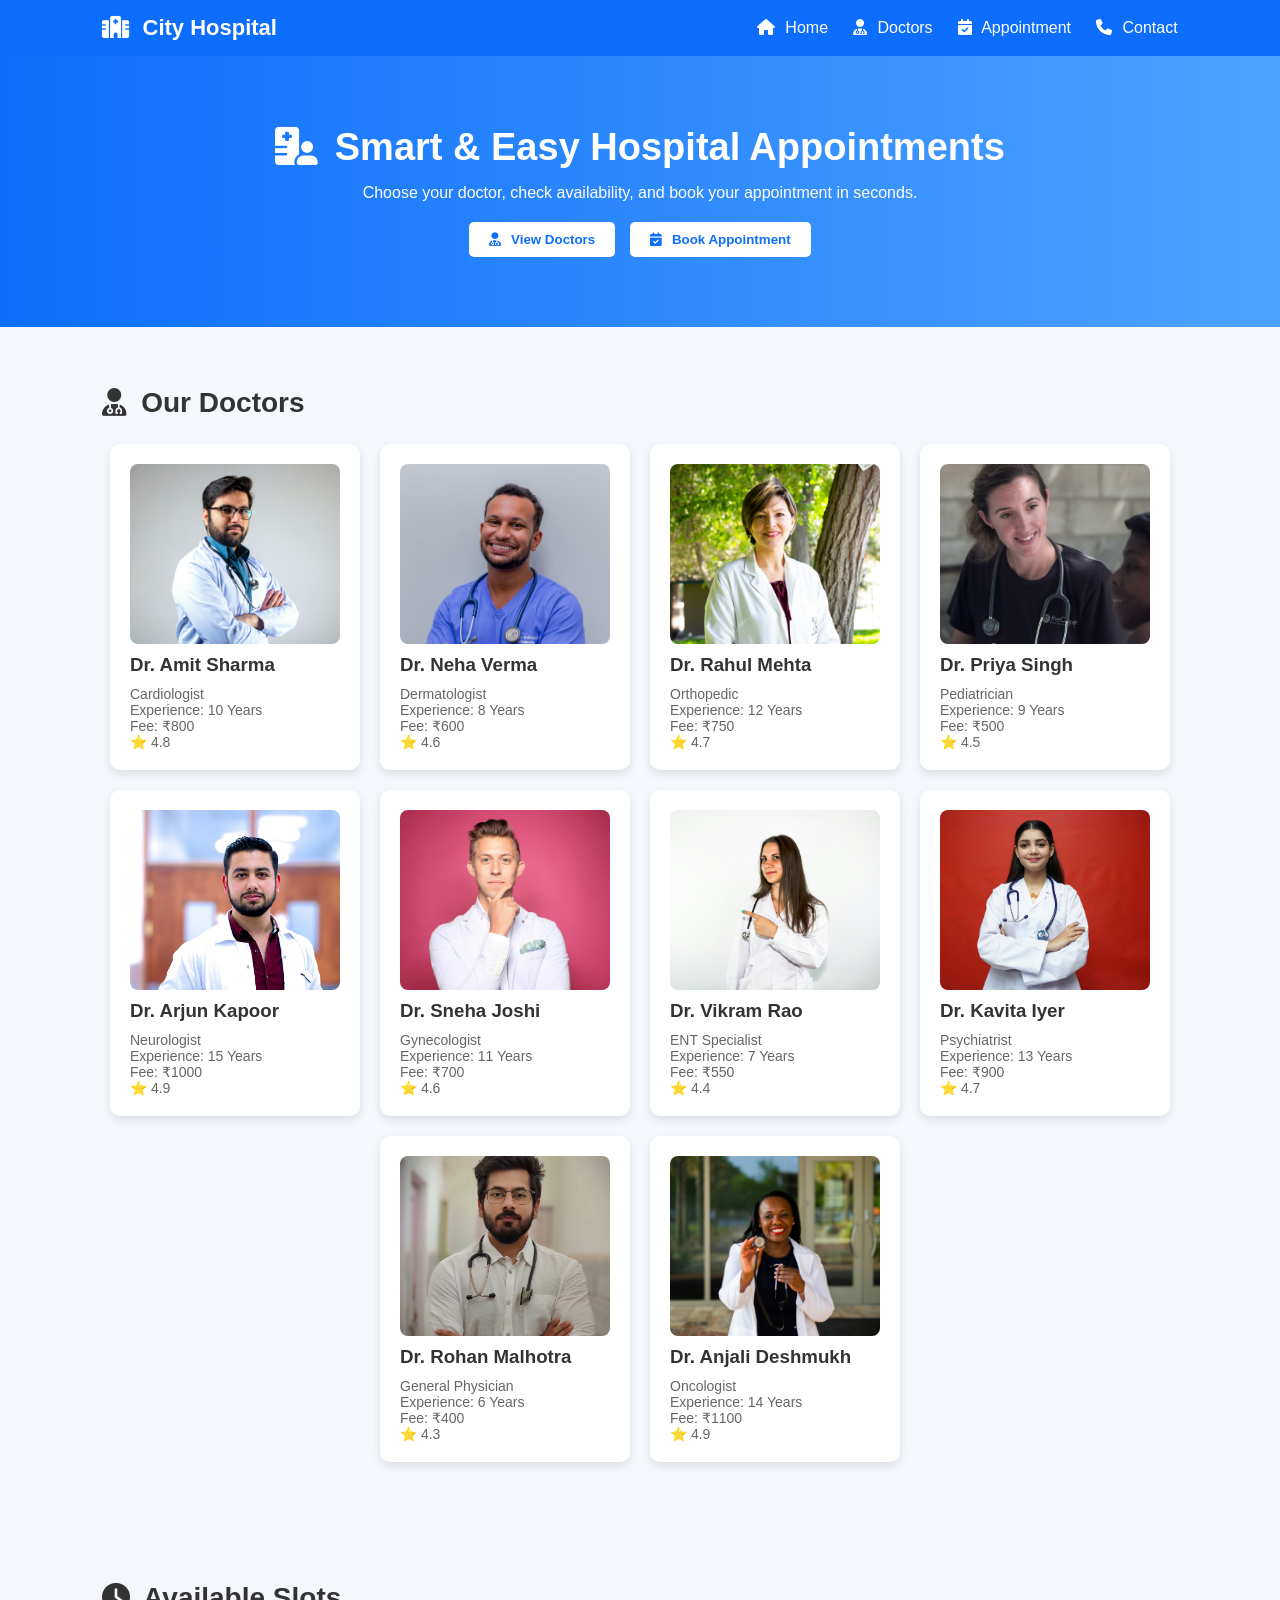
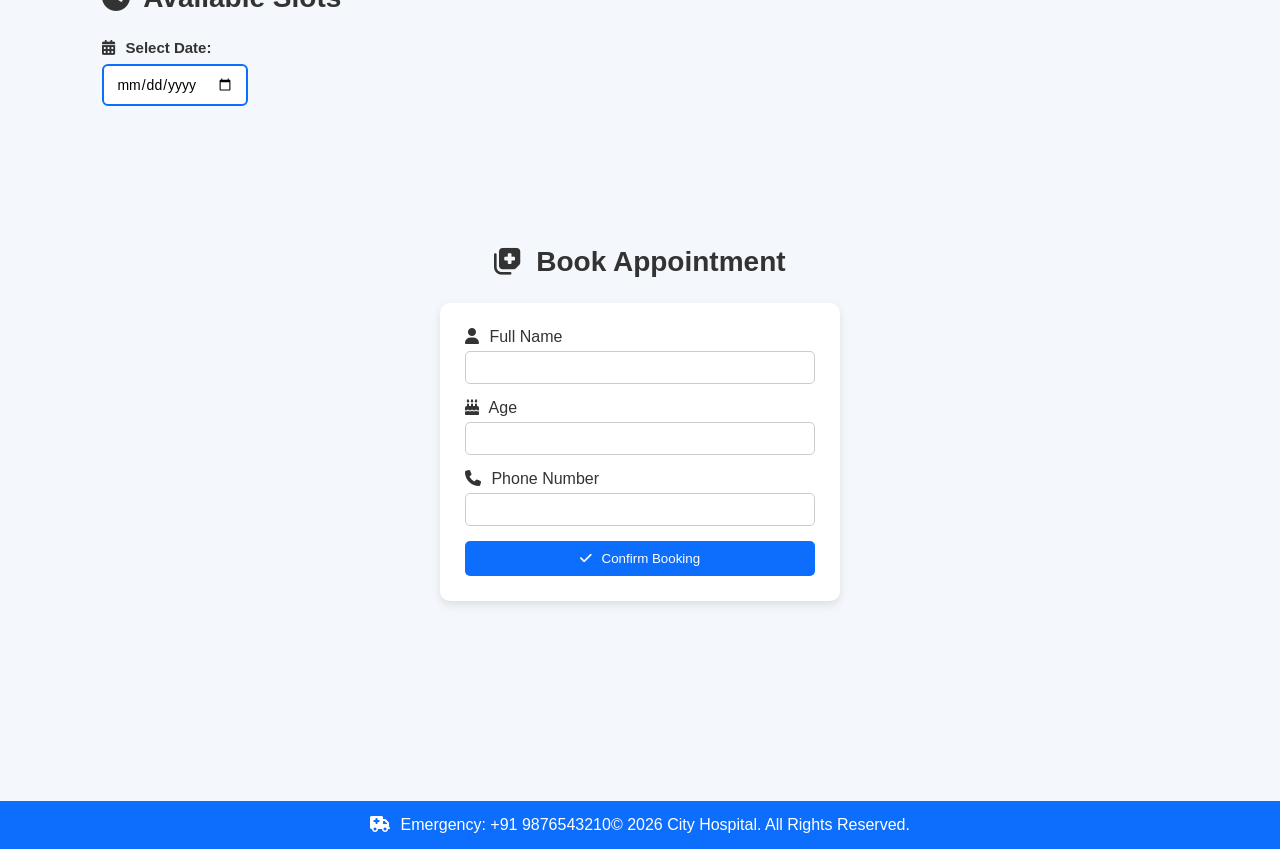
==== index.html @ 84c88f4f "Initial hospital management system with date-based booking" ====
<!DOCTYPE html>
<html lang="en">
<head>
    <meta charset="UTF-8">
    <title>Hospital Management System</title>
    <meta name="viewport" content="width=device-width, initial-scale=1.0">

    <!-- Font Awesome Icons -->
    <link rel="stylesheet" href="https://cdnjs.cloudflare.com/ajax/libs/font-awesome/6.5.1/css/all.min.css">

    <!-- CSS Files -->
    <link rel="stylesheet" href="css/style.css">
    <link rel="stylesheet" href="css/layout.css">
    <link rel="stylesheet" href="css/responsive.css">
</head>
<body>

    <!-- ================= NAVBAR ================= -->
    <header>
        <nav class="navbar">
            <div class="logo">
                <i class="fa-solid fa-hospital"></i> City Hospital
            </div>
            <ul class="nav-links">
                <li>
                    <a href="#">
                        <i class="fa-solid fa-house"></i> Home
                    </a>
                </li>
                <li>
                    <a href="#doctors">
                        <i class="fa-solid fa-user-doctor"></i> Doctors
                    </a>
                </li>
                <li>
                    <a href="#appointment">
                        <i class="fa-solid fa-calendar-check"></i> Appointment
                    </a>
                </li>
                <li>
                    <a href="#contact">
                        <i class="fa-solid fa-phone"></i> Contact
                    </a>
                </li>
            </ul>
        </nav>
    </header>


    <!-- ================= HERO SECTION ================= -->
<section class="hero">
    <div class="hero-content">
        
        <h1>
            <i class="fa-solid fa-hospital-user"></i>
            Smart & Easy Hospital Appointments
        </h1>

        <p>
            Choose your doctor, check availability, and book your appointment in seconds.
        </p>

        <div class="hero-buttons">
            <button id="scrollToDoctors" class="primary-btn">
                <i class="fa-solid fa-user-doctor"></i>
                View Doctors
            </button>

            <button id="scrollToAppointment" class="secondary-btn">
                <i class="fa-solid fa-calendar-check"></i>
                Book Appointment
            </button>
        </div>

    </div>
</section>


    <!-- ================= DOCTORS SECTION ================= -->
    <section id="doctors" class="doctors-section">
        <h2>
            <i class="fa-solid fa-user-doctor"></i>
            Our Doctors
        </h2>
        <div id="doctor-container">
            <!-- Doctors will be dynamically inserted here -->
        </div>
    </section>


    <!-- ================= SLOT SECTION ================= -->
    <section class="slots-section">
        <h2>
            <i class="fa-solid fa-clock"></i>
            Available Slots
        </h2>
         <!-- DATE PICKER -->
        <div class="date-picker">
            <label for="appointment-date">
                <i class="fa-solid fa-calendar-days"></i>
                Select Date:
            </label>
            <input type="date" id="appointment-date">
        </div>

        <div id="slot-container">
            <!-- Slots will appear here after selecting doctor -->
        </div>
    </section>


    <!-- ================= APPOINTMENT FORM ================= -->
    <section id="appointment" class="appointment-section">
        <h2>
            <i class="fa-solid fa-notes-medical"></i>
            Book Appointment
        </h2>

        <form id="appointment-form">

            <div class="form-group">
                <label for="patient-name">
                    <i class="fa-solid fa-user"></i> Full Name
                </label>
                <input type="text" id="patient-name" required>
            </div>

            <div class="form-group">
                <label for="patient-age">
                    <i class="fa-solid fa-cake-candles"></i> Age
                </label>
                <input type="number" id="patient-age" required>
            </div>

            <div class="form-group">
                <label for="patient-phone">
                    <i class="fa-solid fa-phone"></i> Phone Number
                </label>
                <input type="tel" id="patient-phone" required>
            </div>

            <!-- Hidden fields -->
            <input type="hidden" id="selected-doctor">
            <input type="hidden" id="selected-slot">

            <button type="submit">
                <i class="fa-solid fa-check"></i> Confirm Booking
            </button>
        </form>
    </section>


    <!-- ================= CONFIRMATION SECTION ================= -->
    <section class="confirmation-section">
        <div id="confirmation-message"></div>
    </section>


    <!-- ================= FOOTER ================= -->
    <footer id="contact">
        <p>
            <i class="fa-solid fa-truck-medical"></i>
            Emergency: +91 9876543210
        </p>
        <p>© 2026 City Hospital. All Rights Reserved.</p>
    </footer>


    <!-- JS Files -->
    <script src="js/data.js"></script>
    <script src="js/main.js"></script>
    

</body>
</html>
---- css/style.css ----
/* ================= RESET ================= */
* {
    margin: 0;
    padding: 0;
    box-sizing: border-box;
    font-family: Arial, Helvetica, sans-serif;
}
html{
    scroll-behavior: smooth;
}

/* ================= BODY ================= */
body {
    background-color: #f4f7fb;
    color: #333;
}

/* ================= NAVBAR DESIGN ================= */

header{
    position: sticky;
    top: 0;
    z-index: 9;
}
.navbar {
    background-color: #0d6efd;
    padding: 15px 8%;
    color: white;

  
}

.logo {
    font-size: 22px;
    font-weight: bold;
}

.nav-links {
    list-style: none;
    gap: 25px;
}

.nav-links a {
    text-decoration: none;
    color: white;
    font-weight: 500;
}

.nav-links a:hover {
    text-decoration: underline;
}

/* ================= HERO DESIGN ================= */
.hero {
    background: linear-gradient(to right, #0d6efd, #4da3ff);
    padding: 70px 20px;
    color: white;
    text-align: center;
}

.hero h1 {
    font-size: 38px;
    margin-bottom: 15px;
}

.hero p {
    margin-bottom: 20px;
}

.hero button {
    padding: 10px 20px;
    border: none;
    background: white;
    color: #0d6efd;
    font-weight: bold;
    border-radius: 5px;
    cursor: pointer;
}

.hero button:hover {
    background-color: #e6e6e6;
}
 .hero-buttons {
    margin-top: 20px;
    display: flex;
    gap: 15px;
    justify-content: center;
    flex-wrap: wrap;
}

.primary-btn {
    background-color: white;
    color: #0d6efd;
    padding: 10px 20px;
    border: none;
    border-radius: 5px;
    cursor: pointer;
    font-weight: 600;
}

.secondary-btn {
    background-color: transparent;
    border: 2px solid white;
    color: white;
    padding: 10px 20px;
    border-radius: 5px;
    cursor: pointer;
}

.primary-btn:hover {
    background-color: #e6e6e6;
}

.secondary-btn:hover {
    background-color: rgba(255,255,255,0.2);
}

/* ================= SECTION COMMON ================= */
section {
    padding: 60px 8%;
}

section h2 {
    margin-bottom: 25px;
    font-size: 28px;
}

/* ================= DOCTOR CARD ================= */
.doctor-card {
    background: white;
    padding: 20px;
    width: 250px;
    border-radius: 10px;
    box-shadow: 0 4px 10px rgba(0,0,0,0.1);
    cursor: pointer;
    transition: 0.3s ease;
}

.doctor-card:hover {
    transform: translateY(-6px);
}

.doctor-card h3 {
    margin-bottom: 10px;
}

.doctor-card p {
    font-size: 14px;
    color: #666;
}

.doctor-img {
    width: 100%;
    height: 180px;
    overflow: hidden;
    border-radius: 8px;
    margin-bottom: 10px;
}

.doctor-img img {
    width: 100%;
    height: 100%;
    object-fit:cover;
    object-position: top;
}

/* ================= DATE PICKER ================= */

.date-picker {
    margin: 20px 0;
    display: flex;
    flex-direction: column;
    gap: 8px;
    align-items: flex-start;
}

.date-picker label {
    font-weight: 600;
    color: #333;
    font-size: 15px;
}

.date-picker input[type="date"] {
    padding: 10px 12px;
    border: 2px solid #0d6efd;
    border-radius: 6px;
    font-size: 14px;
    outline: none;
    cursor: pointer;
    transition: 0.2s ease;
}

/* Hover effect */
.date-picker input[type="date"]:hover {
    border-color: #084298;
}

/* Focus effect */
.date-picker input[type="date"]:focus {
    box-shadow: 0 0 0 3px rgba(13,110,253,0.2);
}

/* Responsive */
@media (max-width: 600px) {
    .date-picker {
        width: 100%;
    }

    .date-picker input[type="date"] {
        width: 100%;
    }
}

/* ================= SLOT STYLE ================= */
.slot {
    padding: 10px 18px;
    background-color: #28a745;
    color: white;
    border-radius: 5px;
    cursor: pointer;
    transition: 0.3s ease;
}

.slot:hover {
    background-color: #218838;
}

.slot.booked {
    background-color: #dc3545;
    pointer-events: none;
}
.slot.booked {
    background-color: #dc3545;
    pointer-events: none;
    color: white;
}

/* ================= FORM DESIGN ================= */
form {
    background: white;
    padding: 25px;
    border-radius: 10px;
    box-shadow: 0 4px 10px rgba(0,0,0,0.1);
}

.form-group {
    margin-bottom: 15px;
}

form label {
    display: block;
    margin-bottom: 5px;
}

form input {
    width: 100%;
    padding: 8px;
    border-radius: 5px;
    border: 1px solid #ccc;
}

form button {
    width: 100%;
    padding: 10px;
    background-color: #0d6efd;
    color: white;
    border: none;
    border-radius: 5px;
    cursor: pointer;
}

form button:hover {
    background-color: #084298;
}

/* ================= CONFIRMATION ================= */
#confirmation-message {
    margin-top: 20px;
    font-weight: bold;
    color: green;
}
i {
  margin-right: 6px;
}

.slot.active {
    background-color: #0d6efd;  /* Blue */
    color: white;
}

.doctor-card.selected {
    border: 2px solid #0d6efd;
}

/* ================= FOOTER ================= */
footer {
    background-color: #0d6efd;
    color: white;
    padding: 15px;
    text-align: center;
}
---- css/layout.css ----
/* ================= NAVBAR LAYOUT ================= */
.navbar {
    display: flex;
    justify-content: space-between;
    align-items: center;
   position: sticky;
  top: 0;
}

.nav-links {
    display: flex;
}

/* ================= HERO CENTERING ================= */
.hero {
    display: flex;
    flex-direction: column;
    justify-content: center;
    align-items: center;
}

/* ================= DOCTOR LAYOUT ================= */
#doctor-container {
    display: flex;
    justify-content: center;
    align-items: stretch;
    flex-wrap: wrap;
    gap: 20px;
}

/* ================= SLOT LAYOUT ================= */
#slot-container {
    display: flex;
    justify-content: center;
    align-items: center;
    flex-wrap: wrap;
    gap: 15px;
}

/* ================= FORM CENTER ================= */
.appointment-section {
    display: flex;
    flex-direction: column;
    justify-content: center;
    align-items: center;
}

form {
    max-width: 400px;
    width: 100%;
}

/* ================= FOOTER ALIGNMENT ================= */
footer {
    display: flex;
    justify-content: center;
    align-items: center;
}
---- css/responsive.css ----
/* ================= TABLET ================= */
@media (max-width: 992px) {

    .hero h1 {
        font-size: 30px;
    }

    .doctor-card {
        width: 220px;
    }
}

/* ================= MOBILE ================= */
@media (max-width: 768px) {

    .navbar {
        flex-direction: column;
        gap: 10px;
    }

    .nav-links {
        flex-direction: column;
        align-items: center;
        gap: 10px;
    }

    section {
        padding: 40px 5%;
    }

    .doctor-card {
        width: 100%;
        max-width: 300px;
    }

    form {
        width: 100%;
    }
}

/* ================= SMALL MOBILE ================= */
@media (max-width: 480px) {

    .hero h1 {
        font-size: 24px;
    }

    .hero p {
        font-size: 14px;
    }

    .hero button {
        width: 100%;
    }
}
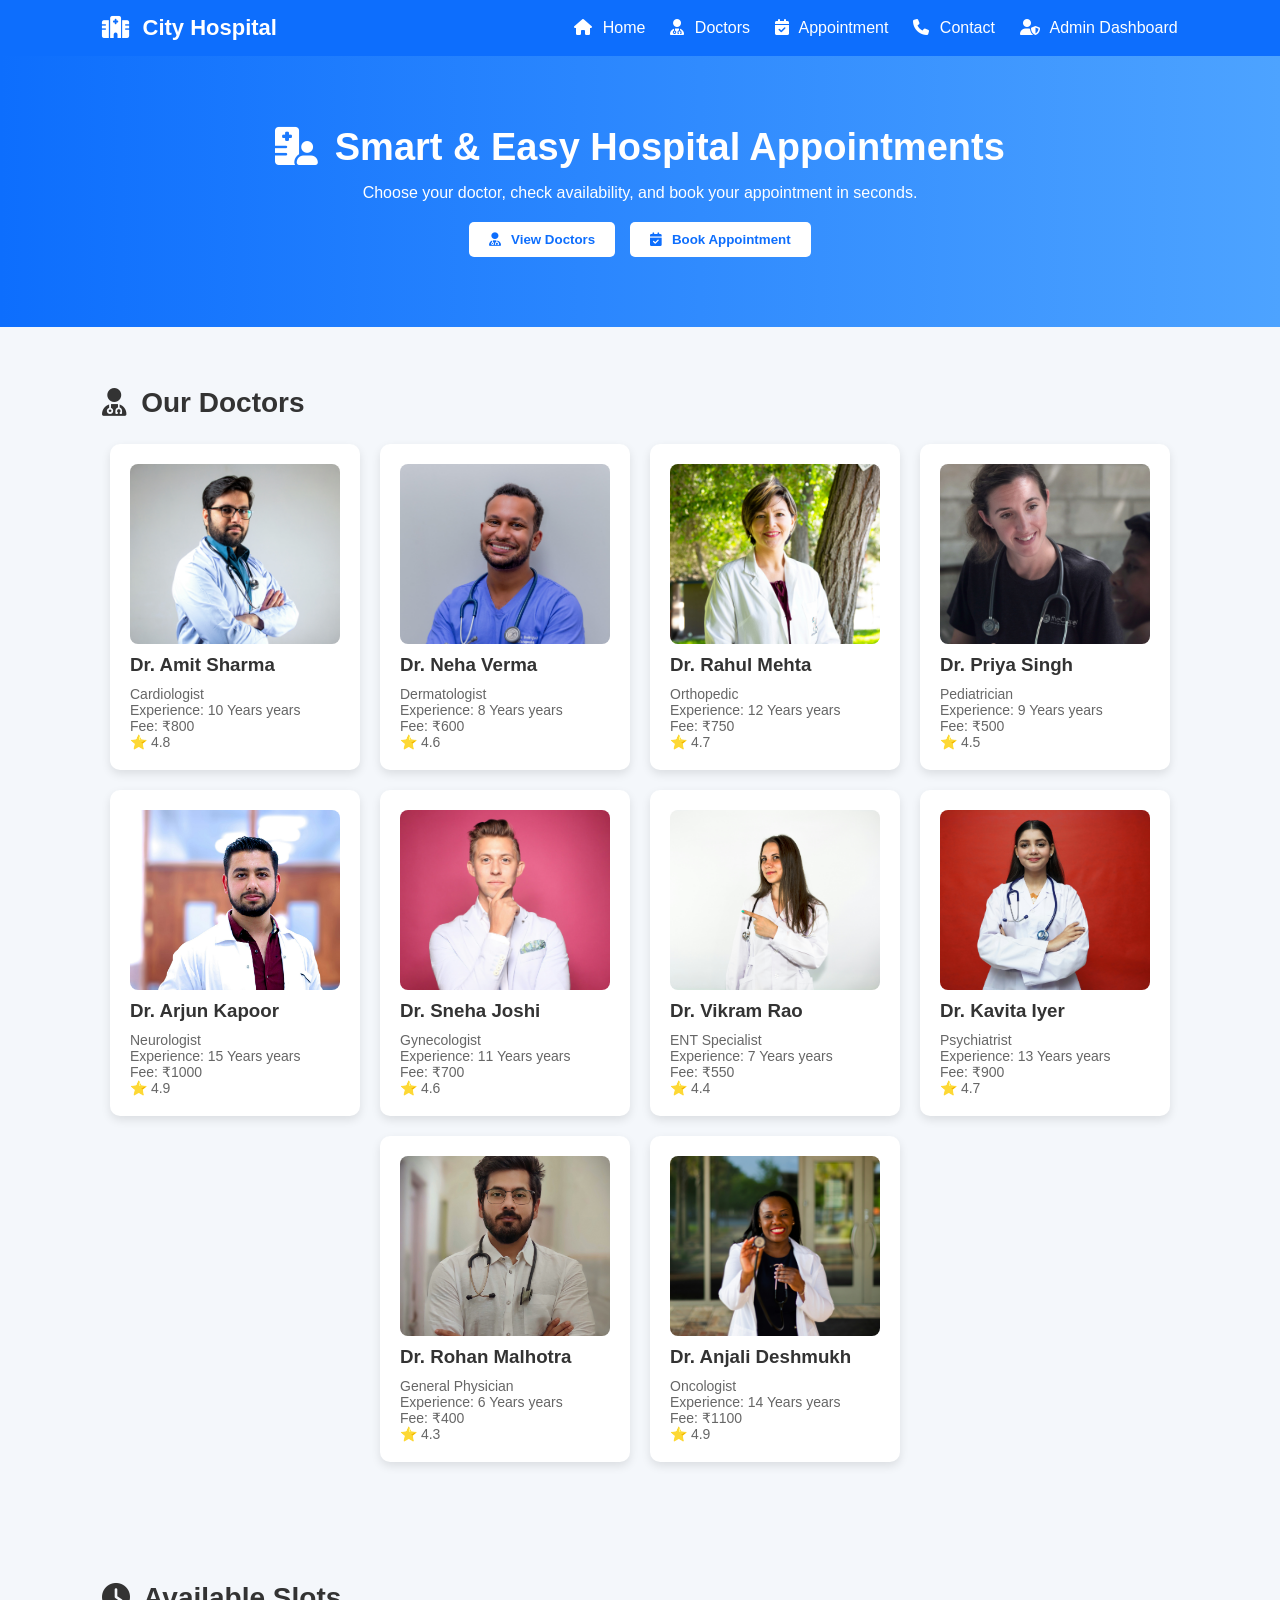
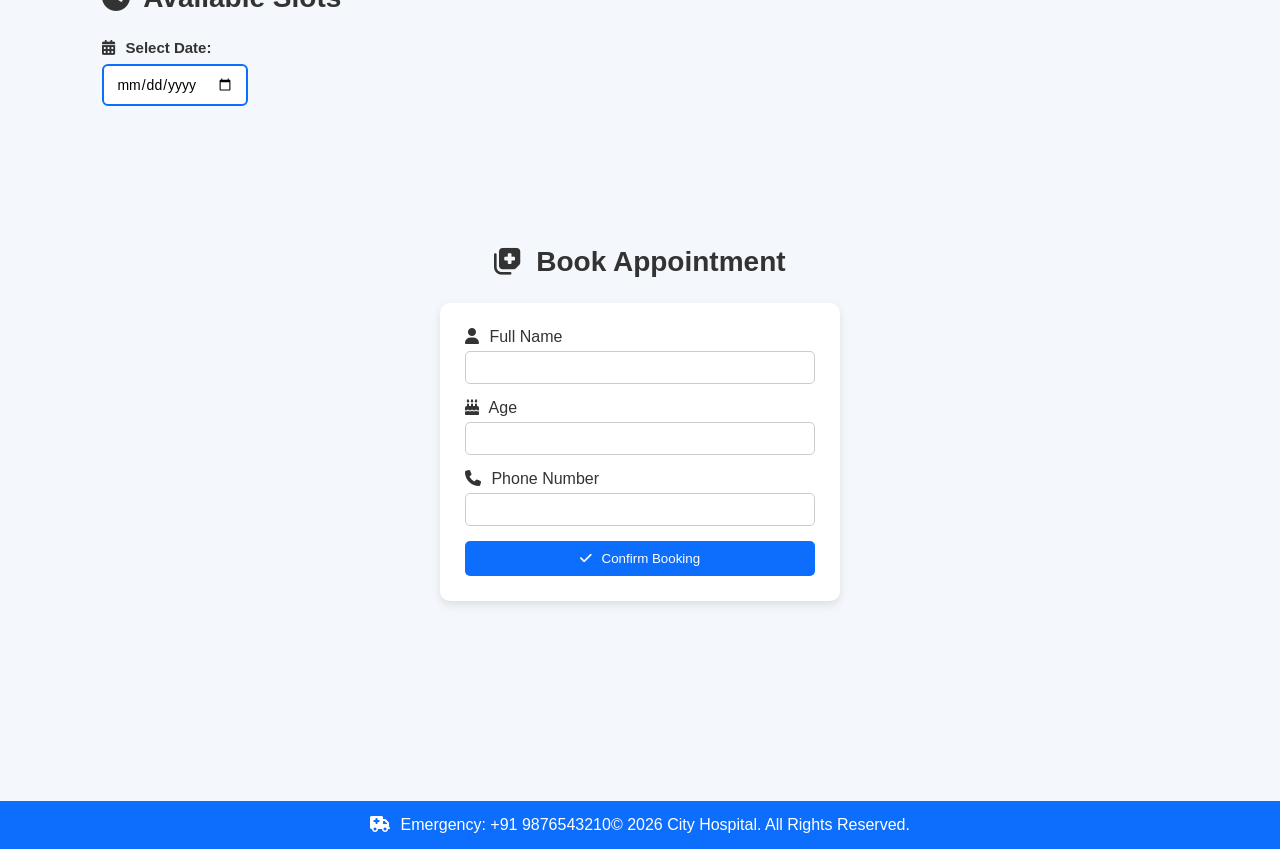
==== commit 49dea56d: "adding admin panel" ====
--- a/index.html
+++ b/index.html
@@ -40,6 +40,13 @@
                 <li>
                     <a href="#contact">
                         <i class="fa-solid fa-phone"></i> Contact
+                    </a>
+                </li>
+
+                <li>
+                    <a href="modal.html" id="admin-link" class="admin-link" target="_self">
+                    <i class="fa-solid fa-user-shield"></i>
+                    Admin Dashboard
                     </a>
                 </li>
             </ul>
--- a/css/style.css
+++ b/css/style.css
@@ -49,6 +49,14 @@
 .nav-links a:hover {
     text-decoration: underline;
 }
+
+.admin-link {
+    color: white;
+    text-decoration: none;
+    font-weight: 500;
+}
+
+
 
 /* ================= HERO DESIGN ================= */
 .hero {
@@ -298,4 +306,6 @@
     color: white;
     padding: 15px;
     text-align: center;
-}+}
+
+
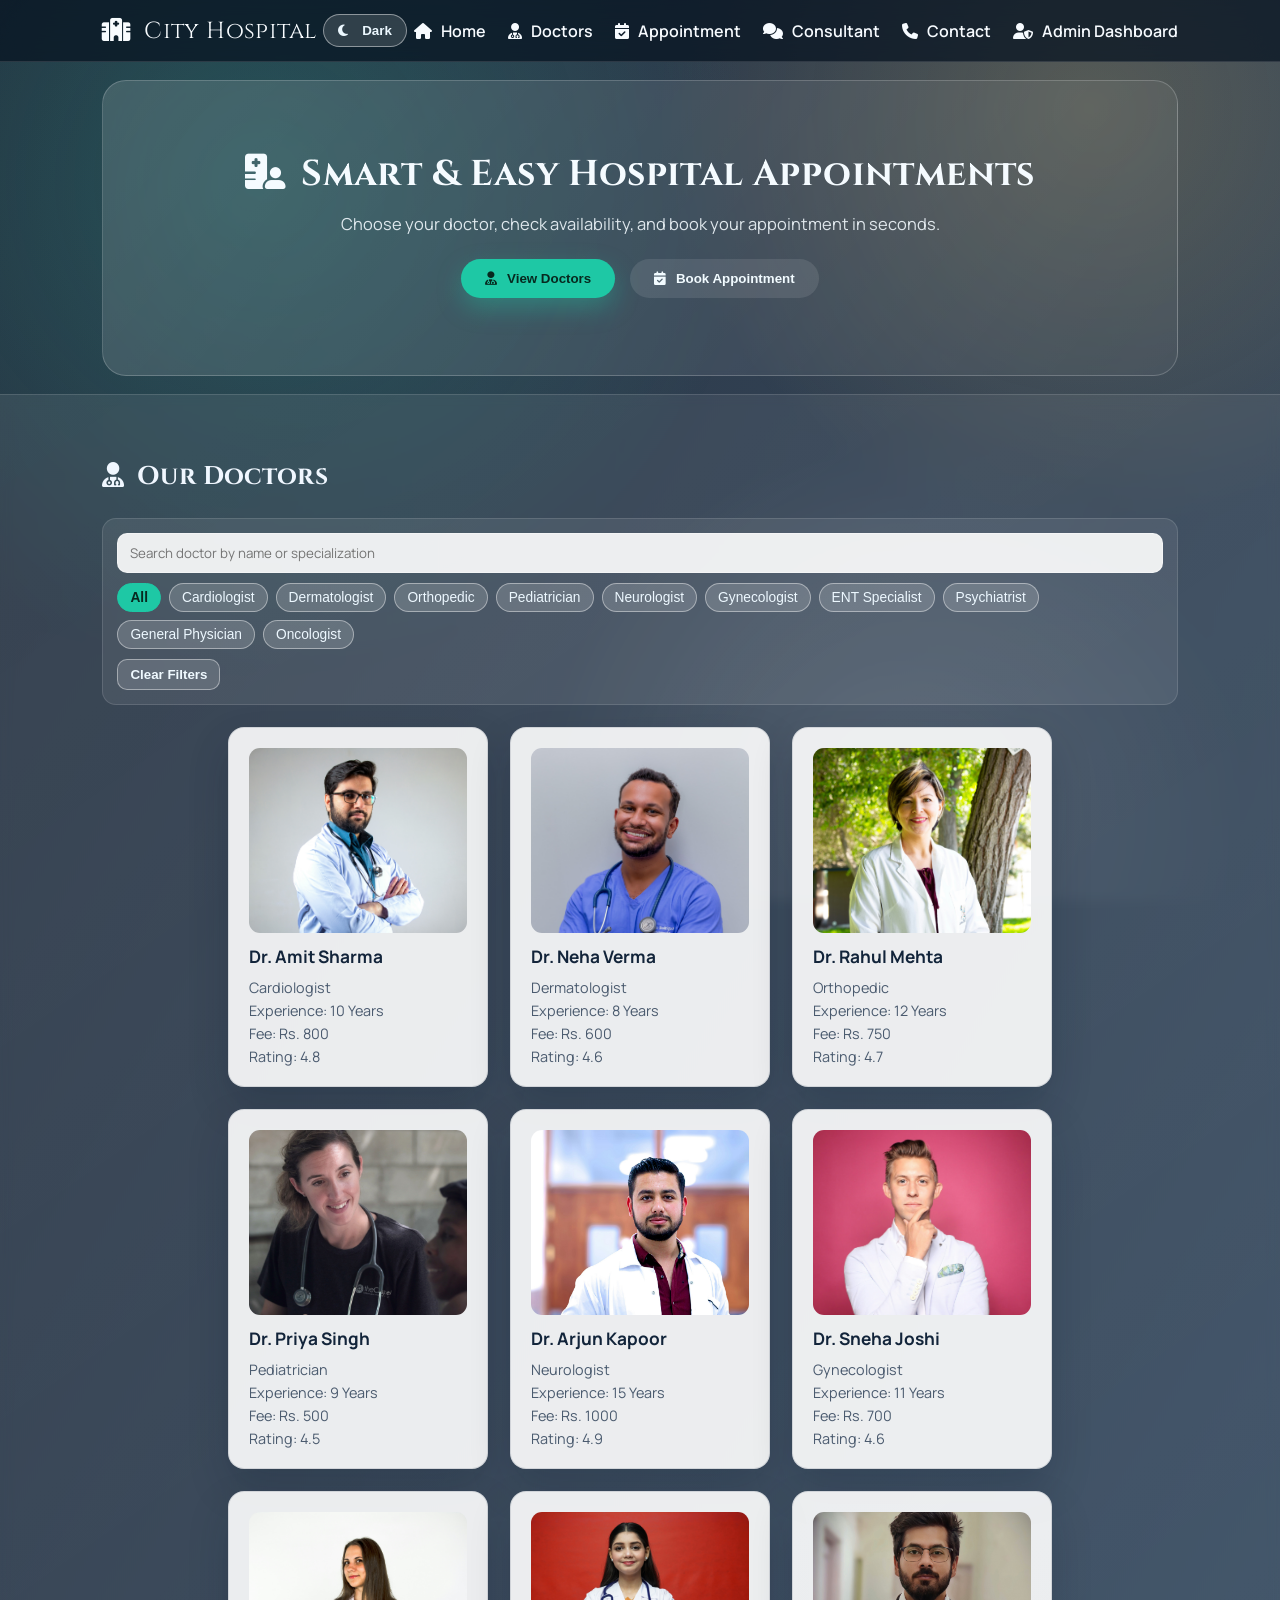
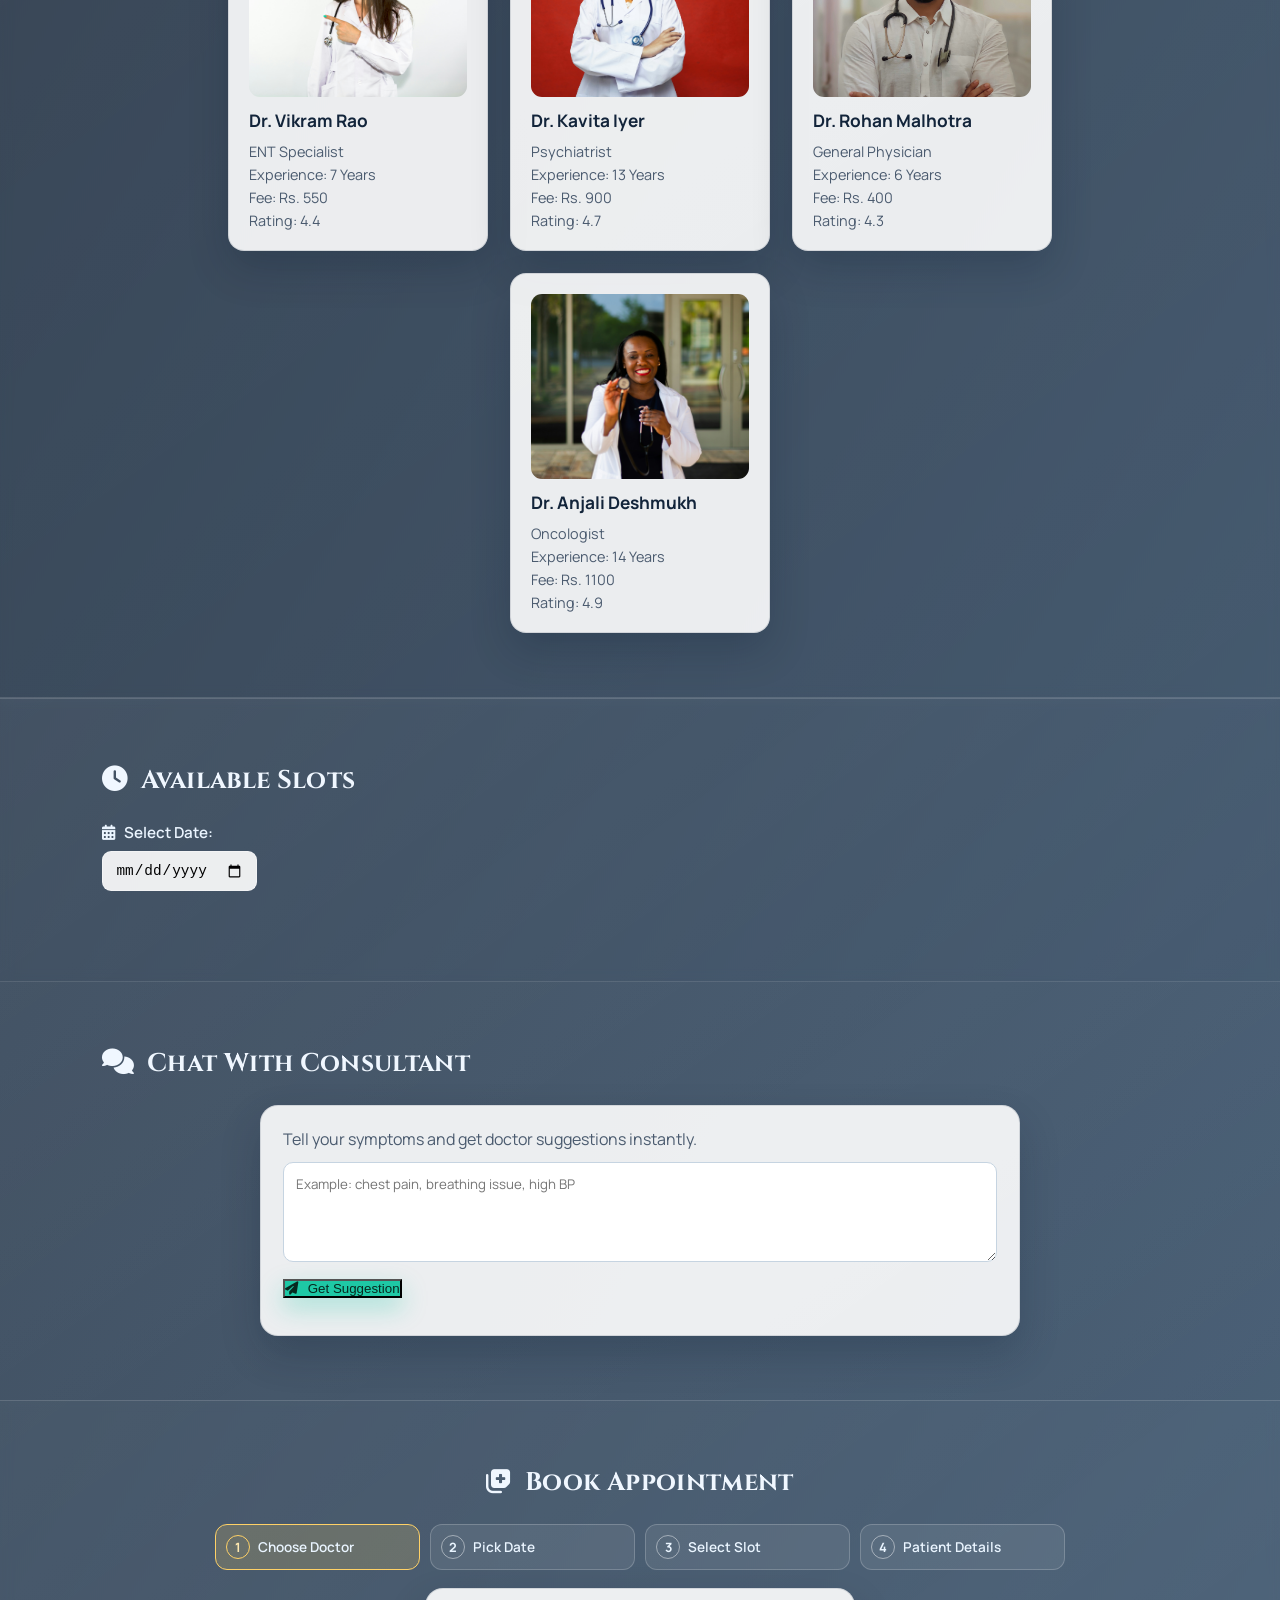
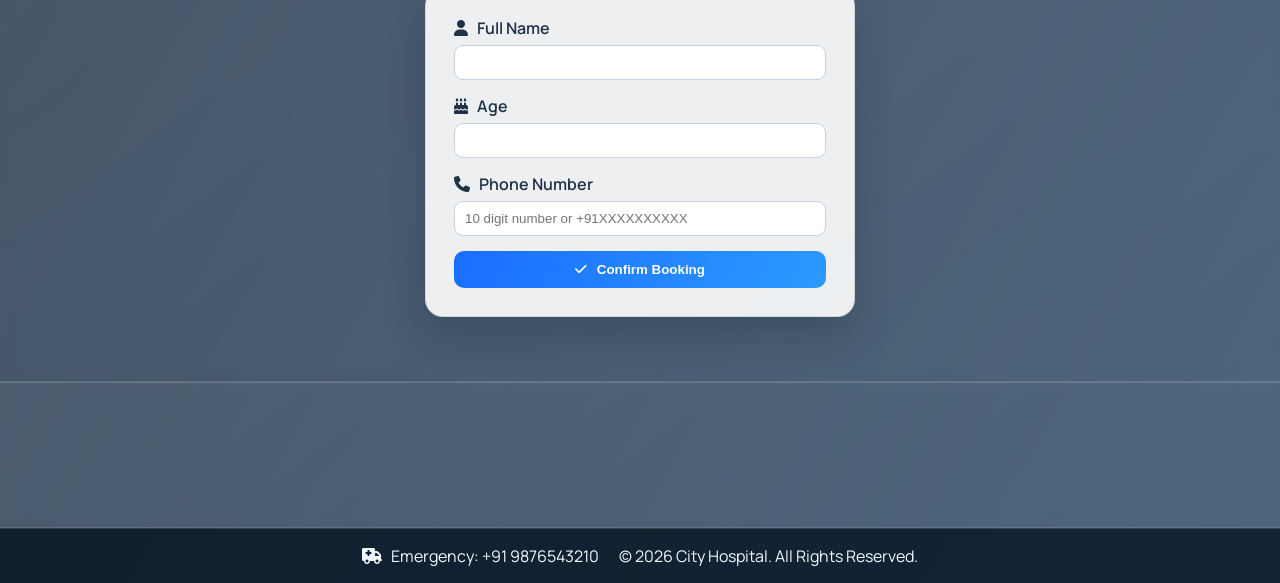
==== commit 17cb194d: "Enhance UI with theme toggle, consultant chat, filters, stepper, and toasts" ====
--- a/index.html
+++ b/index.html
@@ -5,22 +5,25 @@
     <title>Hospital Management System</title>
     <meta name="viewport" content="width=device-width, initial-scale=1.0">
 
-    <!-- Font Awesome Icons -->
     <link rel="stylesheet" href="https://cdnjs.cloudflare.com/ajax/libs/font-awesome/6.5.1/css/all.min.css">
 
-    <!-- CSS Files -->
     <link rel="stylesheet" href="css/style.css">
     <link rel="stylesheet" href="css/layout.css">
     <link rel="stylesheet" href="css/responsive.css">
 </head>
 <body>
 
-    <!-- ================= NAVBAR ================= -->
     <header>
         <nav class="navbar">
             <div class="logo">
                 <i class="fa-solid fa-hospital"></i> City Hospital
             </div>
+
+            <button id="theme-toggle" class="theme-toggle" type="button" aria-label="Toggle theme">
+                <i class="fa-solid fa-moon"></i>
+                <span>Dark</span>
+            </button>
+
             <ul class="nav-links">
                 <li>
                     <a href="#">
@@ -38,70 +41,71 @@
                     </a>
                 </li>
                 <li>
+                    <a href="#consultant">
+                        <i class="fa-solid fa-comments"></i> Consultant
+                    </a>
+                </li>
+                <li>
                     <a href="#contact">
                         <i class="fa-solid fa-phone"></i> Contact
                     </a>
                 </li>
-
                 <li>
                     <a href="modal.html" id="admin-link" class="admin-link" target="_self">
-                    <i class="fa-solid fa-user-shield"></i>
-                    Admin Dashboard
+                        <i class="fa-solid fa-user-shield"></i>
+                        Admin Dashboard
                     </a>
                 </li>
             </ul>
         </nav>
     </header>
 
-
-    <!-- ================= HERO SECTION ================= -->
-<section class="hero">
-    <div class="hero-content">
-        
-        <h1>
-            <i class="fa-solid fa-hospital-user"></i>
-            Smart & Easy Hospital Appointments
-        </h1>
-
-        <p>
-            Choose your doctor, check availability, and book your appointment in seconds.
-        </p>
-
-        <div class="hero-buttons">
-            <button id="scrollToDoctors" class="primary-btn">
-                <i class="fa-solid fa-user-doctor"></i>
-                View Doctors
-            </button>
-
-            <button id="scrollToAppointment" class="secondary-btn">
-                <i class="fa-solid fa-calendar-check"></i>
-                Book Appointment
-            </button>
-        </div>
-
-    </div>
-</section>
-
-
-    <!-- ================= DOCTORS SECTION ================= -->
+    <section class="hero">
+        <div class="hero-content">
+            <h1>
+                <i class="fa-solid fa-hospital-user"></i>
+                Smart & Easy Hospital Appointments
+            </h1>
+
+            <p>
+                Choose your doctor, check availability, and book your appointment in seconds.
+            </p>
+
+            <div class="hero-buttons">
+                <button id="scrollToDoctors" class="primary-btn">
+                    <i class="fa-solid fa-user-doctor"></i>
+                    View Doctors
+                </button>
+
+                <button id="scrollToAppointment" class="secondary-btn">
+                    <i class="fa-solid fa-calendar-check"></i>
+                    Book Appointment
+                </button>
+            </div>
+        </div>
+    </section>
+
     <section id="doctors" class="doctors-section">
         <h2>
             <i class="fa-solid fa-user-doctor"></i>
             Our Doctors
         </h2>
-        <div id="doctor-container">
-            <!-- Doctors will be dynamically inserted here -->
-        </div>
-    </section>
-
-
-    <!-- ================= SLOT SECTION ================= -->
+
+        <div class="doctor-tools">
+            <input id="doctor-search" class="doctor-search" type="text" placeholder="Search doctor by name or specialization">
+            <div id="specialization-chips" class="chip-group"></div>
+            <button id="clear-doctor-filters" class="filter-reset" type="button">Clear Filters</button>
+        </div>
+
+        <div id="doctor-container"></div>
+    </section>
+
     <section class="slots-section">
         <h2>
             <i class="fa-solid fa-clock"></i>
             Available Slots
         </h2>
-         <!-- DATE PICKER -->
+
         <div class="date-picker">
             <label for="appointment-date">
                 <i class="fa-solid fa-calendar-days"></i>
@@ -110,21 +114,59 @@
             <input type="date" id="appointment-date">
         </div>
 
-        <div id="slot-container">
-            <!-- Slots will appear here after selecting doctor -->
-        </div>
-    </section>
-
-
-    <!-- ================= APPOINTMENT FORM ================= -->
+        <div id="slot-container"></div>
+    </section>
+
+    <section id="consultant" class="consultant-section">
+        <h2>
+            <i class="fa-solid fa-comments"></i>
+            Chat With Consultant
+        </h2>
+
+        <div class="consultant-card">
+            <p class="consultant-subtext">Tell your symptoms and get doctor suggestions instantly.</p>
+
+            <textarea
+                id="consultant-input"
+                placeholder="Example: chest pain, breathing issue, high BP"
+                rows="4"
+            ></textarea>
+
+            <button id="consultant-send" type="button" class="primary-btn consultant-btn">
+                <i class="fa-solid fa-paper-plane"></i>
+                Get Suggestion
+            </button>
+
+            <div id="consultant-response" class="consultant-response"></div>
+        </div>
+    </section>
+
     <section id="appointment" class="appointment-section">
         <h2>
             <i class="fa-solid fa-notes-medical"></i>
             Book Appointment
         </h2>
 
+        <div id="booking-stepper" class="booking-stepper">
+            <div class="step-item" data-step="1">
+                <span class="step-dot">1</span>
+                <span class="step-label">Choose Doctor</span>
+            </div>
+            <div class="step-item" data-step="2">
+                <span class="step-dot">2</span>
+                <span class="step-label">Pick Date</span>
+            </div>
+            <div class="step-item" data-step="3">
+                <span class="step-dot">3</span>
+                <span class="step-label">Select Slot</span>
+            </div>
+            <div class="step-item" data-step="4">
+                <span class="step-dot">4</span>
+                <span class="step-label">Patient Details</span>
+            </div>
+        </div>
+
         <form id="appointment-form">
-
             <div class="form-group">
                 <label for="patient-name">
                     <i class="fa-solid fa-user"></i> Full Name
@@ -146,7 +188,6 @@
                 <input type="tel" id="patient-phone" required>
             </div>
 
-            <!-- Hidden fields -->
             <input type="hidden" id="selected-doctor">
             <input type="hidden" id="selected-slot">
 
@@ -156,27 +197,22 @@
         </form>
     </section>
 
-
-    <!-- ================= CONFIRMATION SECTION ================= -->
     <section class="confirmation-section">
         <div id="confirmation-message"></div>
     </section>
 
-
-    <!-- ================= FOOTER ================= -->
     <footer id="contact">
         <p>
             <i class="fa-solid fa-truck-medical"></i>
             Emergency: +91 9876543210
         </p>
-        <p>© 2026 City Hospital. All Rights Reserved.</p>
+        <p>&copy; 2026 City Hospital. All Rights Reserved.</p>
     </footer>
 
-
-    <!-- JS Files -->
+    <div id="toast-container" class="toast-container" aria-live="polite" aria-atomic="true"></div>
+
     <script src="js/data.js"></script>
     <script src="js/main.js"></script>
-    
 
 </body>
-</html>+</html>
--- a/css/style.css
+++ b/css/style.css
@@ -1,95 +1,159 @@
+/* ================= FONTS ================= */
+@import url('https://fonts.googleapis.com/css2?family=Cinzel:wght@500;700&family=Manrope:wght@400;500;600;700&display=swap');
+
+/* ================= THEME ================= */
+:root {
+    --bg-deep: #071425;
+    --bg-mid: #0f2f4f;
+    --brand: #1ec8a5;
+    --brand-dark: #15967d;
+    --accent: #ffd166;
+    --card: rgba(255, 255, 255, 0.9);
+    --text-main: #12243a;
+    --text-soft: #4b5b6f;
+    --line: rgba(18, 36, 58, 0.12);
+    --shadow-soft: 0 18px 40px rgba(6, 22, 38, 0.2);
+}
+
 /* ================= RESET ================= */
 * {
     margin: 0;
     padding: 0;
     box-sizing: border-box;
-    font-family: Arial, Helvetica, sans-serif;
-}
-html{
+}
+
+html {
     scroll-behavior: smooth;
 }
 
-/* ================= BODY ================= */
 body {
-    background-color: #f4f7fb;
-    color: #333;
+    font-family: 'Manrope', sans-serif;
+    color: var(--text-main);
+    min-height: 100vh;
+    background:
+        linear-gradient(120deg, rgba(7, 20, 37, 0.88), rgba(15, 47, 79, 0.75)),
+        url('https://images.unsplash.com/photo-1585435557343-3b092031a831?auto=format&fit=crop&w=2000&q=80') center/cover fixed;
+    position: relative;
+    overflow-x: hidden;
+}
+
+body::before {
+    content: '';
+    position: fixed;
+    inset: 0;
+    background:
+        radial-gradient(circle at 20% 20%, rgba(30, 200, 165, 0.2), transparent 40%),
+        radial-gradient(circle at 85% 12%, rgba(255, 209, 102, 0.18), transparent 32%),
+        radial-gradient(circle at 70% 88%, rgba(255, 255, 255, 0.1), transparent 30%);
+    pointer-events: none;
+    z-index: -1;
 }
 
 /* ================= NAVBAR DESIGN ================= */
-
-header{
+header {
     position: sticky;
     top: 0;
-    z-index: 9;
-}
+    z-index: 10;
+}
+
 .navbar {
-    background-color: #0d6efd;
-    padding: 15px 8%;
-    color: white;
-
-  
+    padding: 14px 8%;
+    color: #f8fcff;
+    backdrop-filter: blur(14px);
+    background: rgba(6, 18, 33, 0.72);
+    border-bottom: 1px solid rgba(255, 255, 255, 0.12);
 }
 
 .logo {
-    font-size: 22px;
-    font-weight: bold;
+    font-family: 'Cinzel', serif;
+    font-size: 1.45rem;
+    letter-spacing: 0.4px;
 }
 
 .nav-links {
     list-style: none;
-    gap: 25px;
-}
-
-.nav-links a {
+    gap: 22px;
+}
+
+.nav-links a,
+.admin-link {
     text-decoration: none;
-    color: white;
-    font-weight: 500;
-}
-
-.nav-links a:hover {
-    text-decoration: underline;
-}
-
-.admin-link {
-    color: white;
-    text-decoration: none;
-    font-weight: 500;
-}
-
-
+    color: #f7fbff;
+    font-weight: 600;
+    position: relative;
+    transition: color 0.2s ease;
+}
+
+.nav-links a::after,
+.admin-link::after {
+    content: '';
+    position: absolute;
+    left: 0;
+    bottom: -4px;
+    width: 100%;
+    height: 2px;
+    transform: scaleX(0);
+    transform-origin: right;
+    background: var(--brand);
+    transition: transform 0.25s ease;
+}
+
+.nav-links a:hover,
+.admin-link:hover {
+    color: #dffef7;
+}
+
+.nav-links a:hover::after,
+.admin-link:hover::after {
+    transform-origin: left;
+    transform: scaleX(1);
+}
 
 /* ================= HERO DESIGN ================= */
 .hero {
-    background: linear-gradient(to right, #0d6efd, #4da3ff);
-    padding: 70px 20px;
-    color: white;
+    padding: 88px 20px 96px;
+    color: #f5fbff;
     text-align: center;
+    position: relative;
+    animation: fadeIn 0.75s ease;
+}
+
+.hero::before {
+    content: '';
+    position: absolute;
+    inset: 18px 8%;
+    border: 1px solid rgba(255, 255, 255, 0.2);
+    border-radius: 24px;
+    background: linear-gradient(130deg, rgba(255, 255, 255, 0.14), rgba(255, 255, 255, 0.04));
+    backdrop-filter: blur(2px);
+    z-index: -1;
 }
 
 .hero h1 {
-    font-size: 38px;
-    margin-bottom: 15px;
+    font-family: 'Cinzel', serif;
+    font-size: clamp(2rem, 2.8vw, 3rem);
+    margin-bottom: 14px;
+    letter-spacing: 0.4px;
 }
 
 .hero p {
-    margin-bottom: 20px;
+    max-width: 700px;
+    margin: 0 auto 24px;
+    color: rgba(244, 251, 255, 0.88);
+    font-size: 1.03rem;
 }
 
 .hero button {
-    padding: 10px 20px;
     border: none;
-    background: white;
-    color: #0d6efd;
-    font-weight: bold;
-    border-radius: 5px;
+    border-radius: 999px;
+    padding: 12px 24px;
+    font-weight: 700;
     cursor: pointer;
-}
-
-.hero button:hover {
-    background-color: #e6e6e6;
-}
- .hero-buttons {
-    margin-top: 20px;
+    transition: transform 0.25s ease, box-shadow 0.25s ease, background-color 0.25s ease;
+}
+
+.hero-buttons {
+    margin-top: 10px;
     display: flex;
     gap: 15px;
     justify-content: center;
@@ -97,85 +161,96 @@
 }
 
 .primary-btn {
-    background-color: white;
-    color: #0d6efd;
-    padding: 10px 20px;
-    border: none;
-    border-radius: 5px;
-    cursor: pointer;
-    font-weight: 600;
+    background: var(--brand);
+    color: #07291f;
+    box-shadow: 0 10px 24px rgba(30, 200, 165, 0.35);
 }
 
 .secondary-btn {
-    background-color: transparent;
-    border: 2px solid white;
-    color: white;
-    padding: 10px 20px;
-    border-radius: 5px;
-    cursor: pointer;
+    background: rgba(255, 255, 255, 0.1);
+    border: 1px solid rgba(255, 255, 255, 0.45);
+    color: #f2fbff;
+}
+
+.primary-btn:hover,
+.secondary-btn:hover {
+    transform: translateY(-2px);
 }
 
 .primary-btn:hover {
-    background-color: #e6e6e6;
+    background: #27dcb5;
 }
 
 .secondary-btn:hover {
-    background-color: rgba(255,255,255,0.2);
+    background: rgba(255, 255, 255, 0.2);
+    box-shadow: 0 10px 24px rgba(7, 20, 37, 0.28);
 }
 
 /* ================= SECTION COMMON ================= */
 section {
-    padding: 60px 8%;
+    padding: 64px 8%;
 }
 
 section h2 {
-    margin-bottom: 25px;
-    font-size: 28px;
+    margin-bottom: 24px;
+    font-family: 'Cinzel', serif;
+    font-size: clamp(1.5rem, 2vw, 2rem);
+    color: #f0f7ff;
+    letter-spacing: 0.35px;
 }
 
 /* ================= DOCTOR CARD ================= */
 .doctor-card {
-    background: white;
+    background: var(--card);
+    border: 1px solid var(--line);
     padding: 20px;
-    width: 250px;
-    border-radius: 10px;
-    box-shadow: 0 4px 10px rgba(0,0,0,0.1);
+    width: 260px;
+    border-radius: 16px;
+    box-shadow: var(--shadow-soft);
     cursor: pointer;
-    transition: 0.3s ease;
+    transition: transform 0.25s ease, box-shadow 0.25s ease, border-color 0.25s ease;
+    animation: riseUp 0.55s ease both;
 }
 
 .doctor-card:hover {
-    transform: translateY(-6px);
+    transform: translateY(-8px);
+    box-shadow: 0 22px 44px rgba(6, 22, 38, 0.28);
 }
 
 .doctor-card h3 {
     margin-bottom: 10px;
+    font-size: 1.08rem;
 }
 
 .doctor-card p {
-    font-size: 14px;
-    color: #666;
+    font-size: 0.9rem;
+    color: var(--text-soft);
+    margin-top: 4px;
 }
 
 .doctor-img {
     width: 100%;
-    height: 180px;
+    height: 185px;
     overflow: hidden;
-    border-radius: 8px;
-    margin-bottom: 10px;
+    border-radius: 11px;
+    margin-bottom: 12px;
 }
 
 .doctor-img img {
     width: 100%;
     height: 100%;
-    object-fit:cover;
+    object-fit: cover;
     object-position: top;
+    transition: transform 0.35s ease;
+}
+
+.doctor-card:hover img {
+    transform: scale(1.06);
 }
 
 /* ================= DATE PICKER ================= */
-
 .date-picker {
-    margin: 20px 0;
+    margin: 18px 0 26px;
     display: flex;
     flex-direction: column;
     gap: 8px;
@@ -184,128 +259,564 @@
 
 .date-picker label {
     font-weight: 600;
-    color: #333;
-    font-size: 15px;
-}
-
-.date-picker input[type="date"] {
+    color: #ebf5ff;
+    font-size: 0.95rem;
+}
+
+.date-picker input[type='date'] {
     padding: 10px 12px;
-    border: 2px solid #0d6efd;
-    border-radius: 6px;
-    font-size: 14px;
+    border: 1px solid rgba(255, 255, 255, 0.36);
+    background: rgba(255, 255, 255, 0.9);
+    border-radius: 9px;
+    font-size: 0.9rem;
     outline: none;
     cursor: pointer;
-    transition: 0.2s ease;
-}
-
-/* Hover effect */
-.date-picker input[type="date"]:hover {
-    border-color: #084298;
-}
-
-/* Focus effect */
-.date-picker input[type="date"]:focus {
-    box-shadow: 0 0 0 3px rgba(13,110,253,0.2);
-}
-
-/* Responsive */
+    transition: box-shadow 0.2s ease, border-color 0.2s ease;
+}
+
+.date-picker input[type='date']:hover {
+    border-color: var(--brand);
+}
+
+.date-picker input[type='date']:focus {
+    box-shadow: 0 0 0 3px rgba(30, 200, 165, 0.28);
+}
+
+/* ================= SLOT STYLE ================= */
+.slot {
+    padding: 10px 18px;
+    background: linear-gradient(135deg, #21ba84, #159e70);
+    color: white;
+    border-radius: 999px;
+    cursor: pointer;
+    transition: transform 0.2s ease, box-shadow 0.2s ease;
+    box-shadow: 0 8px 16px rgba(21, 158, 112, 0.3);
+}
+
+.slot:hover {
+    transform: translateY(-2px);
+}
+
+.slot.booked {
+    background: linear-gradient(135deg, #f06d6d, #d84646);
+    pointer-events: none;
+    color: white;
+    box-shadow: none;
+}
+
+.slot.active {
+    background: linear-gradient(135deg, #4f8df6, #2664ca);
+    color: white;
+}
+
+/* ================= FORM DESIGN ================= */
+form {
+    background: var(--card);
+    padding: 28px;
+    border-radius: 18px;
+    border: 1px solid var(--line);
+    box-shadow: var(--shadow-soft);
+}
+
+.form-group {
+    margin-bottom: 15px;
+}
+
+form label {
+    display: block;
+    margin-bottom: 6px;
+    font-weight: 600;
+    color: #203247;
+}
+
+form input {
+    width: 100%;
+    padding: 9px 10px;
+    border-radius: 9px;
+    border: 1px solid #c6d4e1;
+    transition: border-color 0.2s ease, box-shadow 0.2s ease;
+}
+
+form input:focus {
+    outline: none;
+    border-color: var(--brand);
+    box-shadow: 0 0 0 3px rgba(30, 200, 165, 0.2);
+}
+
+form button {
+    width: 100%;
+    padding: 11px;
+    background: linear-gradient(120deg, #1a6dff, #2b9aff);
+    color: white;
+    border: none;
+    border-radius: 10px;
+    cursor: pointer;
+    font-weight: 700;
+    transition: transform 0.2s ease, box-shadow 0.2s ease;
+}
+
+form button:hover {
+    transform: translateY(-1px);
+    box-shadow: 0 10px 18px rgba(26, 109, 255, 0.3);
+}
+
+/* ================= CONFIRMATION ================= */
+#confirmation-message {
+    margin-top: 16px;
+    font-weight: 700;
+    color: #d8ffe9;
+    line-height: 1.6;
+}
+
+i {
+    margin-right: 6px;
+}
+
+.doctor-card.selected {
+    border: 2px solid var(--brand);
+    transform: translateY(-4px);
+}
+
+/* ================= FOOTER ================= */
+footer {
+    background: rgba(6, 18, 33, 0.78);
+    border-top: 1px solid rgba(255, 255, 255, 0.14);
+    color: #f1f8ff;
+    padding: 16px;
+    text-align: center;
+}
+
+/* ================= ANIMATIONS ================= */
+@keyframes fadeIn {
+    from {
+        opacity: 0;
+        transform: translateY(10px);
+    }
+    to {
+        opacity: 1;
+        transform: translateY(0);
+    }
+}
+
+@keyframes riseUp {
+    from {
+        opacity: 0;
+        transform: translateY(16px);
+    }
+    to {
+        opacity: 1;
+        transform: translateY(0);
+    }
+}
+
 @media (max-width: 600px) {
     .date-picker {
         width: 100%;
     }
 
-    .date-picker input[type="date"] {
+    .date-picker input[type='date'] {
         width: 100%;
     }
 }
 
-/* ================= SLOT STYLE ================= */
-.slot {
-    padding: 10px 18px;
-    background-color: #28a745;
-    color: white;
-    border-radius: 5px;
+/* ================= THEME TOGGLE ================= */
+.theme-toggle {
+    display: inline-flex;
+    align-items: center;
+    gap: 8px;
+    border: 1px solid rgba(255, 255, 255, 0.45);
+    background: rgba(255, 255, 255, 0.14);
+    color: #ecf8ff;
+    border-radius: 999px;
+    padding: 8px 14px;
+    font-weight: 700;
     cursor: pointer;
-    transition: 0.3s ease;
-}
-
-.slot:hover {
-    background-color: #218838;
-}
-
-.slot.booked {
-    background-color: #dc3545;
-    pointer-events: none;
-}
-.slot.booked {
-    background-color: #dc3545;
-    pointer-events: none;
-    color: white;
-}
-
-/* ================= FORM DESIGN ================= */
-form {
-    background: white;
-    padding: 25px;
+    transition: transform 0.2s ease, background-color 0.2s ease;
+}
+
+.theme-toggle:hover {
+    transform: translateY(-1px);
+    background: rgba(255, 255, 255, 0.25);
+}
+
+/* ================= CONSULTANT CHAT ================= */
+.consultant-section {
+    background: linear-gradient(145deg, rgba(255, 255, 255, 0.08), rgba(255, 255, 255, 0.02));
+}
+
+.consultant-card {
+    max-width: 760px;
+    margin: 0 auto;
+    background: var(--card);
+    border: 1px solid var(--line);
+    border-radius: 18px;
+    padding: 22px;
+    box-shadow: var(--shadow-soft);
+}
+
+.consultant-subtext {
+    margin-bottom: 12px;
+    color: var(--text-soft);
+}
+
+#consultant-input {
+    width: 100%;
+    border: 1px solid #c6d4e1;
     border-radius: 10px;
-    box-shadow: 0 4px 10px rgba(0,0,0,0.1);
-}
-
-.form-group {
-    margin-bottom: 15px;
-}
-
-form label {
-    display: block;
-    margin-bottom: 5px;
-}
-
-form input {
+    padding: 12px;
+    font-family: 'Manrope', sans-serif;
+    resize: vertical;
+    min-height: 100px;
+}
+
+#consultant-input:focus {
+    outline: none;
+    border-color: var(--brand);
+    box-shadow: 0 0 0 3px rgba(30, 200, 165, 0.2);
+}
+
+.consultant-btn {
+    margin-top: 12px;
+}
+
+.consultant-response {
+    margin-top: 15px;
+}
+
+.consultant-bubble {
+    background: #f2f8ff;
+    border: 1px solid #d7e6f7;
+    border-radius: 12px;
+    padding: 14px;
+    color: #17314f;
+    line-height: 1.55;
+}
+
+.consultant-bubble ul {
+    margin: 8px 0 6px 18px;
+}
+
+.consultant-note {
+    font-size: 0.9rem;
+    color: #365276;
+}
+
+.consultant-error {
+    background: #fff1f1;
+    border-color: #f6c5c5;
+    color: #8f1d1d;
+}
+
+/* ================= VALIDATION MESSAGE ================= */
+.success-message {
+    color: #d8ffe9;
+}
+
+.error-message {
+    color: #ffd1d1;
+}
+
+/* ================= LIGHT THEME OVERRIDES ================= */
+body.theme-light {
+    color: #0f2742;
+    background:
+        linear-gradient(120deg, rgba(230, 244, 255, 0.88), rgba(208, 232, 255, 0.8)),
+        url('https://images.unsplash.com/photo-1587351021759-3e566b3db4f6?auto=format&fit=crop&w=2000&q=80') center/cover fixed;
+}
+
+body.theme-light::before {
+    background:
+        radial-gradient(circle at 20% 20%, rgba(22, 130, 255, 0.18), transparent 42%),
+        radial-gradient(circle at 82% 14%, rgba(255, 196, 74, 0.2), transparent 34%),
+        radial-gradient(circle at 66% 86%, rgba(12, 64, 130, 0.08), transparent 30%);
+}
+
+body.theme-light .navbar,
+body.theme-light footer {
+    background: rgba(240, 248, 255, 0.86);
+    color: #0f2742;
+    border-color: rgba(11, 59, 117, 0.15);
+}
+
+body.theme-light .logo,
+body.theme-light .nav-links a,
+body.theme-light .admin-link,
+body.theme-light .date-picker label,
+body.theme-light section h2,
+body.theme-light #confirmation-message,
+body.theme-light .top-bar h1 {
+    color: #0f2742;
+}
+
+body.theme-light .nav-links a:hover,
+body.theme-light .admin-link:hover {
+    color: #0a5bbb;
+}
+
+body.theme-light .theme-toggle {
+    border-color: rgba(11, 59, 117, 0.25);
+    color: #0f2742;
+    background: rgba(16, 80, 154, 0.08);
+}
+
+body.theme-light .hero::before,
+body.theme-light .doctors-section,
+body.theme-light .slots-section,
+body.theme-light .consultant-section,
+body.theme-light .appointment-section,
+body.theme-light .confirmation-section {
+    background: linear-gradient(145deg, rgba(255, 255, 255, 0.65), rgba(255, 255, 255, 0.32));
+    border-color: rgba(16, 80, 154, 0.14);
+}
+
+body.theme-light .hero,
+body.theme-light .hero p {
+    color: #0f2742;
+}
+
+body.theme-light .secondary-btn {
+    color: #0f2742;
+    border-color: rgba(15, 39, 66, 0.35);
+    background: rgba(255, 255, 255, 0.6);
+}
+
+body.theme-light .success-message {
+    color: #0b7a4e;
+}
+
+body.theme-light .error-message {
+    color: #b42332;
+}
+
+/* ================= DOCTOR FILTERS ================= */
+.doctor-tools {
+    background: rgba(255, 255, 255, 0.08);
+    border: 1px solid rgba(255, 255, 255, 0.12);
+    border-radius: 14px;
+    padding: 14px;
+    margin-bottom: 22px;
+}
+
+.doctor-search {
     width: 100%;
-    padding: 8px;
-    border-radius: 5px;
-    border: 1px solid #ccc;
-}
-
-form button {
+    border: 1px solid rgba(255, 255, 255, 0.35);
+    background: rgba(255, 255, 255, 0.9);
+    color: #17314f;
+    border-radius: 10px;
+    padding: 10px 12px;
+    font-family: 'Manrope', sans-serif;
+    margin-bottom: 10px;
+}
+
+.doctor-search:focus {
+    outline: none;
+    border-color: var(--brand);
+    box-shadow: 0 0 0 3px rgba(30, 200, 165, 0.22);
+}
+
+.chip-group {
+    display: flex;
+    flex-wrap: wrap;
+    gap: 8px;
+}
+
+.filter-chip {
+    border: 1px solid rgba(255, 255, 255, 0.42);
+    background: rgba(255, 255, 255, 0.16);
+    color: #edf8ff;
+    border-radius: 999px;
+    padding: 6px 12px;
+    font-size: 0.86rem;
+    cursor: pointer;
+    transition: transform 0.2s ease, background-color 0.2s ease;
+}
+
+.filter-chip:hover {
+    transform: translateY(-1px);
+}
+
+.filter-chip.active {
+    background: var(--brand);
+    border-color: var(--brand);
+    color: #07291f;
+    font-weight: 700;
+}
+
+.filter-reset {
+    margin-top: 10px;
+    border: 1px solid rgba(255, 255, 255, 0.42);
+    background: rgba(255, 255, 255, 0.14);
+    color: #eff9ff;
+    border-radius: 10px;
+    padding: 7px 12px;
+    cursor: pointer;
+    font-weight: 600;
+}
+
+.filter-reset:hover {
+    background: rgba(255, 255, 255, 0.24);
+}
+
+.empty-state {
+    color: #f5d9d9;
+    font-weight: 600;
+}
+
+/* ================= BOOKING STEPPER ================= */
+.booking-stepper {
+    display: grid;
+    grid-template-columns: repeat(4, minmax(0, 1fr));
+    gap: 10px;
     width: 100%;
+    max-width: 850px;
+    margin: 0 auto 18px;
+}
+
+.step-item {
+    background: rgba(255, 255, 255, 0.08);
+    border: 1px solid rgba(255, 255, 255, 0.2);
+    border-radius: 12px;
     padding: 10px;
-    background-color: #0d6efd;
-    color: white;
-    border: none;
-    border-radius: 5px;
-    cursor: pointer;
-}
-
-form button:hover {
-    background-color: #084298;
-}
-
-/* ================= CONFIRMATION ================= */
-#confirmation-message {
-    margin-top: 20px;
-    font-weight: bold;
-    color: green;
-}
-i {
-  margin-right: 6px;
-}
-
-.slot.active {
-    background-color: #0d6efd;  /* Blue */
-    color: white;
-}
-
-.doctor-card.selected {
-    border: 2px solid #0d6efd;
-}
-
-/* ================= FOOTER ================= */
-footer {
-    background-color: #0d6efd;
-    color: white;
-    padding: 15px;
-    text-align: center;
-}
-
-
+    display: flex;
+    align-items: center;
+    gap: 8px;
+    color: #eaf5ff;
+    transition: border-color 0.2s ease, background-color 0.2s ease;
+}
+
+.step-dot {
+    width: 24px;
+    height: 24px;
+    border-radius: 50%;
+    display: inline-flex;
+    align-items: center;
+    justify-content: center;
+    border: 1px solid rgba(255, 255, 255, 0.45);
+    font-size: 0.8rem;
+    font-weight: 700;
+}
+
+.step-label {
+    font-size: 0.85rem;
+    font-weight: 600;
+}
+
+.step-item.active {
+    border-color: var(--accent);
+    background: rgba(255, 209, 102, 0.18);
+}
+
+.step-item.active .step-dot {
+    border-color: var(--accent);
+    color: #ffe9b0;
+}
+
+.step-item.completed {
+    border-color: var(--brand);
+    background: rgba(30, 200, 165, 0.18);
+}
+
+.step-item.completed .step-dot {
+    background: var(--brand);
+    border-color: var(--brand);
+    color: #07291f;
+}
+
+/* ================= TOAST ================= */
+.toast-container {
+    position: fixed;
+    top: 86px;
+    right: 18px;
+    z-index: 9999;
+    display: flex;
+    flex-direction: column;
+    gap: 10px;
+    max-width: 340px;
+}
+
+.toast {
+    display: flex;
+    align-items: center;
+    gap: 8px;
+    background: rgba(255, 255, 255, 0.94);
+    color: #132e4a;
+    border-left: 4px solid #89a8c7;
+    border-radius: 10px;
+    padding: 11px 12px;
+    box-shadow: 0 12px 28px rgba(6, 22, 38, 0.25);
+    animation: toastIn 0.24s ease;
+}
+
+.toast-success {
+    border-left-color: #1ec8a5;
+}
+
+.toast-error {
+    border-left-color: #f06d6d;
+}
+
+.toast-info {
+    border-left-color: #4f8df6;
+}
+
+.toast.hide {
+    animation: toastOut 0.28s ease forwards;
+}
+
+@keyframes toastIn {
+    from {
+        opacity: 0;
+        transform: translateX(20px);
+    }
+    to {
+        opacity: 1;
+        transform: translateX(0);
+    }
+}
+
+@keyframes toastOut {
+    from {
+        opacity: 1;
+        transform: translateX(0);
+    }
+    to {
+        opacity: 0;
+        transform: translateX(20px);
+    }
+}
+
+/* ================= LIGHT THEME EXTRA ================= */
+body.theme-light .doctor-tools {
+    background: rgba(255, 255, 255, 0.58);
+    border-color: rgba(11, 59, 117, 0.16);
+}
+
+body.theme-light .filter-chip,
+body.theme-light .filter-reset {
+    color: #133458;
+    border-color: rgba(11, 59, 117, 0.28);
+    background: rgba(16, 80, 154, 0.07);
+}
+
+body.theme-light .filter-chip.active {
+    background: #1ec8a5;
+    color: #07291f;
+}
+
+body.theme-light .step-item {
+    color: #193b61;
+    border-color: rgba(11, 59, 117, 0.2);
+    background: rgba(255, 255, 255, 0.46);
+}
+
+body.theme-light .step-item.active {
+    background: rgba(255, 209, 102, 0.28);
+}
+
+body.theme-light .step-item.completed {
+    background: rgba(30, 200, 165, 0.2);
+}
+
+body.theme-light .empty-state {
+    color: #8a2d2d;
+}
--- a/css/layout.css
+++ b/css/layout.css
@@ -3,8 +3,6 @@
     display: flex;
     justify-content: space-between;
     align-items: center;
-   position: sticky;
-  top: 0;
 }
 
 .nav-links {
@@ -19,13 +17,17 @@
     align-items: center;
 }
 
+.hero-content {
+    max-width: 860px;
+}
+
 /* ================= DOCTOR LAYOUT ================= */
 #doctor-container {
     display: flex;
     justify-content: center;
     align-items: stretch;
     flex-wrap: wrap;
-    gap: 20px;
+    gap: 22px;
 }
 
 /* ================= SLOT LAYOUT ================= */
@@ -34,7 +36,18 @@
     justify-content: center;
     align-items: center;
     flex-wrap: wrap;
-    gap: 15px;
+    gap: 14px;
+}
+
+/* ================= GLASS SECTIONS ================= */
+.doctors-section,
+.slots-section,
+.appointment-section,
+.confirmation-section {
+    background: linear-gradient(145deg, rgba(255, 255, 255, 0.08), rgba(255, 255, 255, 0.02));
+    border-top: 1px solid rgba(255, 255, 255, 0.16);
+    border-bottom: 1px solid rgba(255, 255, 255, 0.1);
+    backdrop-filter: blur(6px);
 }
 
 /* ================= FORM CENTER ================= */
@@ -46,7 +59,7 @@
 }
 
 form {
-    max-width: 400px;
+    max-width: 430px;
     width: 100%;
 }
 
@@ -55,4 +68,6 @@
     display: flex;
     justify-content: center;
     align-items: center;
-}+    gap: 20px;
+    flex-wrap: wrap;
+}
--- a/css/responsive.css
+++ b/css/responsive.css
@@ -1,21 +1,20 @@
 /* ================= TABLET ================= */
 @media (max-width: 992px) {
-
     .hero h1 {
-        font-size: 30px;
+        font-size: 2.1rem;
     }
 
     .doctor-card {
-        width: 220px;
+        width: 230px;
     }
 }
 
 /* ================= MOBILE ================= */
 @media (max-width: 768px) {
-
     .navbar {
         flex-direction: column;
         gap: 10px;
+        padding-inline: 5%;
     }
 
     .nav-links {
@@ -24,32 +23,107 @@
         gap: 10px;
     }
 
+    .hero {
+        padding: 70px 14px 78px;
+    }
+
+    .hero::before {
+        inset: 12px 4%;
+    }
+
     section {
-        padding: 40px 5%;
+        padding: 44px 5%;
     }
 
     .doctor-card {
         width: 100%;
-        max-width: 300px;
+        max-width: 330px;
     }
 
     form {
         width: 100%;
+        padding: 22px;
+    }
+
+    footer {
+        flex-direction: column;
+        gap: 6px;
     }
 }
 
 /* ================= SMALL MOBILE ================= */
 @media (max-width: 480px) {
-
     .hero h1 {
-        font-size: 24px;
+        font-size: 1.65rem;
     }
 
     .hero p {
-        font-size: 14px;
+        font-size: 0.92rem;
+    }
+
+    .hero-buttons {
+        width: 100%;
     }
 
     .hero button {
         width: 100%;
     }
-}+}
+
+@media (max-width: 768px) {
+    .theme-toggle {
+        order: 3;
+    }
+
+    .consultant-card {
+        padding: 18px;
+    }
+}
+
+@media (max-width: 480px) {
+    .theme-toggle {
+        width: 100%;
+        justify-content: center;
+    }
+
+    .consultant-btn {
+        width: 100%;
+    }
+}
+
+@media (max-width: 900px) {
+    .booking-stepper {
+        grid-template-columns: repeat(2, minmax(0, 1fr));
+    }
+}
+
+@media (max-width: 768px) {
+    .doctor-tools {
+        padding: 12px;
+    }
+
+    .filter-chip {
+        font-size: 0.8rem;
+    }
+
+    .toast-container {
+        left: 12px;
+        right: 12px;
+        top: 78px;
+        max-width: none;
+    }
+}
+
+@media (max-width: 480px) {
+    .booking-stepper {
+        grid-template-columns: 1fr;
+    }
+
+    .step-item {
+        justify-content: flex-start;
+    }
+
+    .filter-reset {
+        width: 100%;
+    }
+}
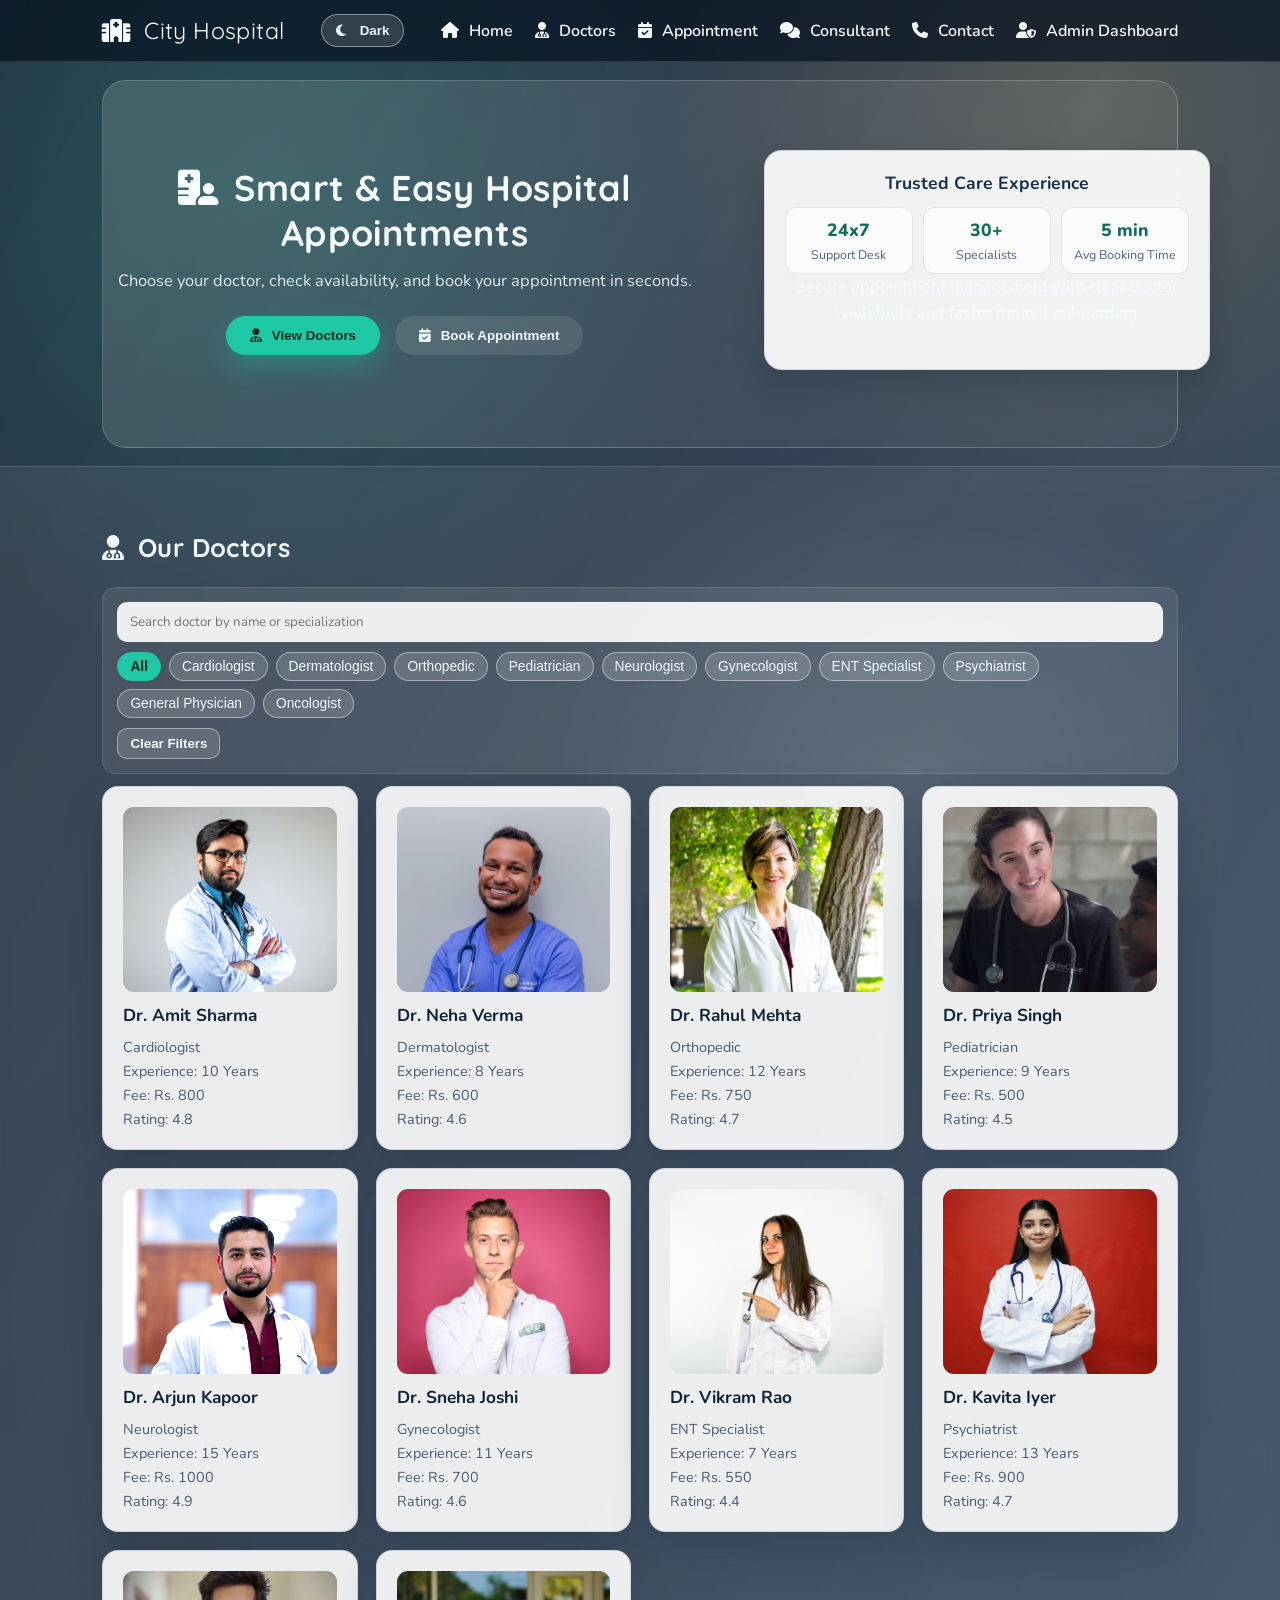
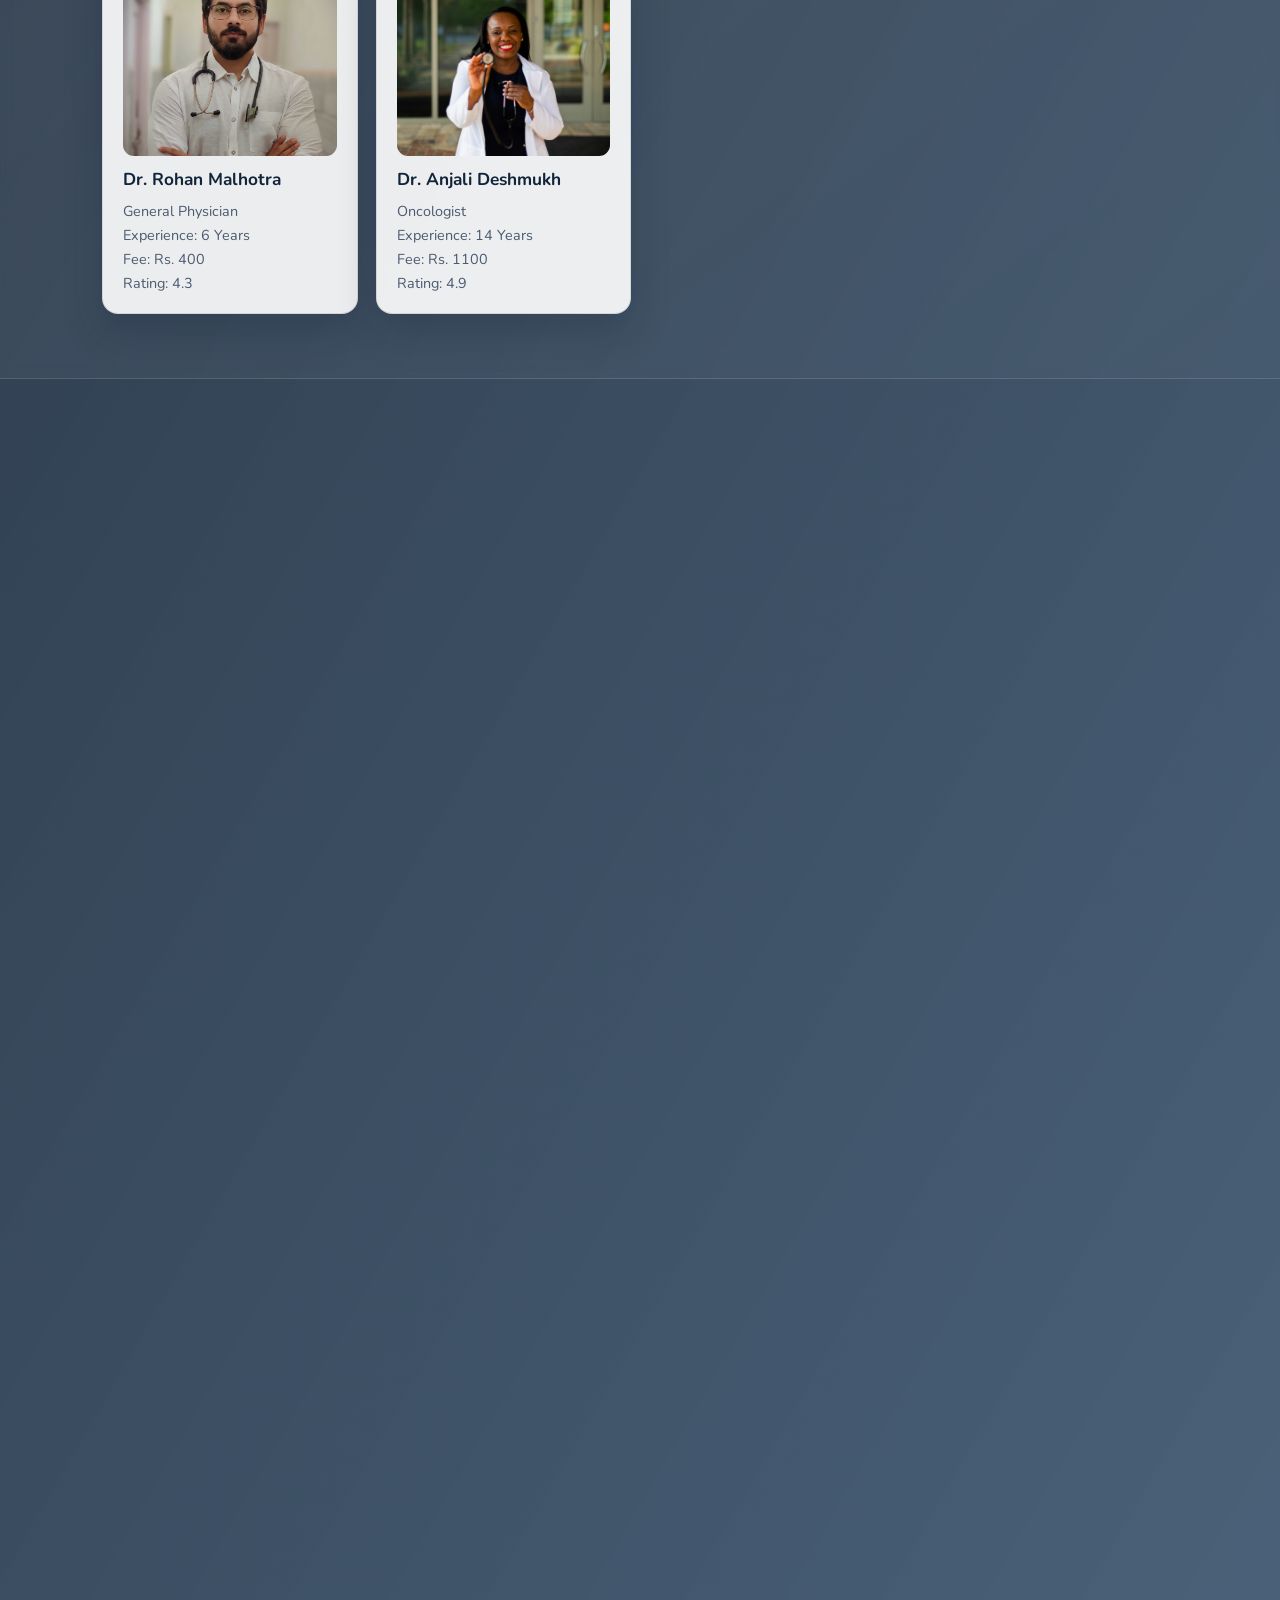
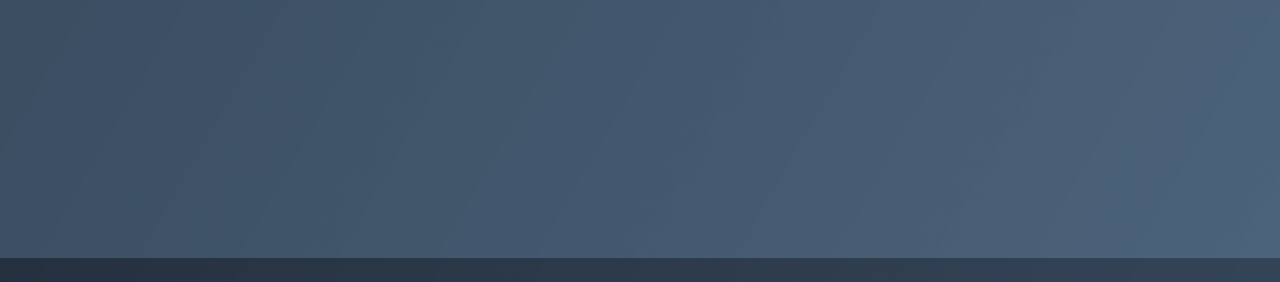
==== commit 8d384377: "Improve UI structure, typography, and admin experience" ====
--- a/index.html
+++ b/index.html
@@ -60,146 +60,196 @@
         </nav>
     </header>
 
-    <section class="hero">
-        <div class="hero-content">
-            <h1>
-                <i class="fa-solid fa-hospital-user"></i>
-                Smart & Easy Hospital Appointments
-            </h1>
-
-            <p>
-                Choose your doctor, check availability, and book your appointment in seconds.
-            </p>
-
-            <div class="hero-buttons">
-                <button id="scrollToDoctors" class="primary-btn">
+    <main class="site-main">
+        <section class="hero">
+            <div class="section-shell hero-grid">
+                <div class="hero-content">
+                    <h1>
+                        <i class="fa-solid fa-hospital-user"></i>
+                        Smart & Easy Hospital Appointments
+                    </h1>
+
+                    <p>
+                        Choose your doctor, check availability, and book your appointment in seconds.
+                    </p>
+
+                    <div class="hero-buttons">
+                        <button id="scrollToDoctors" class="primary-btn">
+                            <i class="fa-solid fa-user-doctor"></i>
+                            View Doctors
+                        </button>
+
+                        <button id="scrollToAppointment" class="secondary-btn">
+                            <i class="fa-solid fa-calendar-check"></i>
+                            Book Appointment
+                        </button>
+                    </div>
+                </div>
+
+                <aside class="hero-panel" aria-label="Hospital highlights">
+                    <h3>Trusted Care Experience</h3>
+                    <div class="hero-metrics">
+                        <div class="metric-item">
+                            <span class="metric-value">24x7</span>
+                            <span class="metric-label">Support Desk</span>
+                        </div>
+                        <div class="metric-item">
+                            <span class="metric-value">30+</span>
+                            <span class="metric-label">Specialists</span>
+                        </div>
+                        <div class="metric-item">
+                            <span class="metric-value">5 min</span>
+                            <span class="metric-label">Avg Booking Time</span>
+                        </div>
+                    </div>
+                    <p class="hero-note">
+                        Secure appointment management with clear doctor availability and faster patient onboarding.
+                    </p>
+                </aside>
+            </div>
+        </section>
+
+        <section id="doctors" class="doctors-section">
+            <div class="section-shell">
+                <h2>
                     <i class="fa-solid fa-user-doctor"></i>
-                    View Doctors
-                </button>
-
-                <button id="scrollToAppointment" class="secondary-btn">
-                    <i class="fa-solid fa-calendar-check"></i>
+                    Our Doctors
+                </h2>
+
+                <div class="doctor-tools">
+                    <input id="doctor-search" class="doctor-search" type="text" placeholder="Search doctor by name or specialization">
+                    <div id="specialization-chips" class="chip-group"></div>
+                    <button id="clear-doctor-filters" class="filter-reset" type="button">Clear Filters</button>
+                </div>
+
+                <div id="doctor-container"></div>
+            </div>
+        </section>
+
+        <section class="slots-section">
+            <div class="section-shell">
+                <h2>
+                    <i class="fa-solid fa-clock"></i>
+                    Available Slots
+                </h2>
+
+                <div class="date-picker">
+                    <label for="appointment-date">
+                        <i class="fa-solid fa-calendar-days"></i>
+                        Select Date:
+                    </label>
+                    <input type="date" id="appointment-date">
+                </div>
+
+                <div id="slot-container"></div>
+            </div>
+        </section>
+
+        <section id="consultant" class="consultant-section">
+            <div class="section-shell">
+                <h2>
+                    <i class="fa-solid fa-comments"></i>
+                    Chat With Consultant
+                </h2>
+
+                <div class="consultant-card">
+                    <p class="consultant-subtext">Tell your symptoms and get doctor suggestions instantly.</p>
+
+                    <textarea
+                        id="consultant-input"
+                        placeholder="Example: chest pain, breathing issue, high BP"
+                        rows="4"
+                    ></textarea>
+
+                    <button id="consultant-send" type="button" class="primary-btn consultant-btn">
+                        <i class="fa-solid fa-paper-plane"></i>
+                        Get Suggestion
+                    </button>
+
+                    <div id="consultant-response" class="consultant-response"></div>
+                </div>
+            </div>
+        </section>
+
+        <section id="appointment" class="appointment-section">
+            <div class="section-shell">
+                <h2>
+                    <i class="fa-solid fa-notes-medical"></i>
                     Book Appointment
-                </button>
-            </div>
-        </div>
-    </section>
-
-    <section id="doctors" class="doctors-section">
-        <h2>
-            <i class="fa-solid fa-user-doctor"></i>
-            Our Doctors
-        </h2>
-
-        <div class="doctor-tools">
-            <input id="doctor-search" class="doctor-search" type="text" placeholder="Search doctor by name or specialization">
-            <div id="specialization-chips" class="chip-group"></div>
-            <button id="clear-doctor-filters" class="filter-reset" type="button">Clear Filters</button>
-        </div>
-
-        <div id="doctor-container"></div>
-    </section>
-
-    <section class="slots-section">
-        <h2>
-            <i class="fa-solid fa-clock"></i>
-            Available Slots
-        </h2>
-
-        <div class="date-picker">
-            <label for="appointment-date">
-                <i class="fa-solid fa-calendar-days"></i>
-                Select Date:
-            </label>
-            <input type="date" id="appointment-date">
-        </div>
-
-        <div id="slot-container"></div>
-    </section>
-
-    <section id="consultant" class="consultant-section">
-        <h2>
-            <i class="fa-solid fa-comments"></i>
-            Chat With Consultant
-        </h2>
-
-        <div class="consultant-card">
-            <p class="consultant-subtext">Tell your symptoms and get doctor suggestions instantly.</p>
-
-            <textarea
-                id="consultant-input"
-                placeholder="Example: chest pain, breathing issue, high BP"
-                rows="4"
-            ></textarea>
-
-            <button id="consultant-send" type="button" class="primary-btn consultant-btn">
-                <i class="fa-solid fa-paper-plane"></i>
-                Get Suggestion
-            </button>
-
-            <div id="consultant-response" class="consultant-response"></div>
-        </div>
-    </section>
-
-    <section id="appointment" class="appointment-section">
-        <h2>
-            <i class="fa-solid fa-notes-medical"></i>
-            Book Appointment
-        </h2>
-
-        <div id="booking-stepper" class="booking-stepper">
-            <div class="step-item" data-step="1">
-                <span class="step-dot">1</span>
-                <span class="step-label">Choose Doctor</span>
-            </div>
-            <div class="step-item" data-step="2">
-                <span class="step-dot">2</span>
-                <span class="step-label">Pick Date</span>
-            </div>
-            <div class="step-item" data-step="3">
-                <span class="step-dot">3</span>
-                <span class="step-label">Select Slot</span>
-            </div>
-            <div class="step-item" data-step="4">
-                <span class="step-dot">4</span>
-                <span class="step-label">Patient Details</span>
-            </div>
-        </div>
-
-        <form id="appointment-form">
-            <div class="form-group">
-                <label for="patient-name">
-                    <i class="fa-solid fa-user"></i> Full Name
-                </label>
-                <input type="text" id="patient-name" required>
-            </div>
-
-            <div class="form-group">
-                <label for="patient-age">
-                    <i class="fa-solid fa-cake-candles"></i> Age
-                </label>
-                <input type="number" id="patient-age" required>
-            </div>
-
-            <div class="form-group">
-                <label for="patient-phone">
-                    <i class="fa-solid fa-phone"></i> Phone Number
-                </label>
-                <input type="tel" id="patient-phone" required>
-            </div>
-
-            <input type="hidden" id="selected-doctor">
-            <input type="hidden" id="selected-slot">
-
-            <button type="submit">
-                <i class="fa-solid fa-check"></i> Confirm Booking
-            </button>
-        </form>
-    </section>
-
-    <section class="confirmation-section">
-        <div id="confirmation-message"></div>
-    </section>
+                </h2>
+
+                <div id="booking-stepper" class="booking-stepper">
+                    <div class="step-item" data-step="1">
+                        <span class="step-dot">1</span>
+                        <span class="step-label">Choose Doctor</span>
+                    </div>
+                    <div class="step-item" data-step="2">
+                        <span class="step-dot">2</span>
+                        <span class="step-label">Pick Date</span>
+                    </div>
+                    <div class="step-item" data-step="3">
+                        <span class="step-dot">3</span>
+                        <span class="step-label">Select Slot</span>
+                    </div>
+                    <div class="step-item" data-step="4">
+                        <span class="step-dot">4</span>
+                        <span class="step-label">Patient Details</span>
+                    </div>
+                </div>
+
+                <div class="appointment-layout">
+                    <form id="appointment-form">
+                        <div class="form-group">
+                            <label for="patient-name">
+                                <i class="fa-solid fa-user"></i> Full Name
+                            </label>
+                            <input type="text" id="patient-name" required>
+                        </div>
+
+                        <div class="form-group">
+                            <label for="patient-age">
+                                <i class="fa-solid fa-cake-candles"></i> Age
+                            </label>
+                            <input type="number" id="patient-age" required>
+                        </div>
+
+                        <div class="form-group">
+                            <label for="patient-phone">
+                                <i class="fa-solid fa-phone"></i> Phone Number
+                            </label>
+                            <input type="tel" id="patient-phone" required>
+                        </div>
+
+                        <input type="hidden" id="selected-doctor">
+                        <input type="hidden" id="selected-slot">
+
+                        <button type="submit">
+                            <i class="fa-solid fa-check"></i> Confirm Booking
+                        </button>
+                    </form>
+
+                    <aside class="booking-summary">
+                        <h3>Booking Checklist</h3>
+                        <div class="summary-status" id="summary-status">In Progress</div>
+                        <div class="summary-grid">
+                            <p><strong>Doctor:</strong> <span id="summary-doctor">Not selected</span></p>
+                            <p><strong>Specialization:</strong> <span id="summary-specialization">-</span></p>
+                            <p><strong>Date:</strong> <span id="summary-date">Not selected</span></p>
+                            <p><strong>Slot:</strong> <span id="summary-slot">Not selected</span></p>
+                            <p><strong>Patient:</strong> <span id="summary-patient">Not entered</span></p>
+                            <p><strong>Phone:</strong> <span id="summary-phone">Not entered</span></p>
+                        </div>
+                    </aside>
+                </div>
+            </div>
+        </section>
+
+        <section class="confirmation-section">
+            <div class="section-shell">
+                <div id="confirmation-message"></div>
+            </div>
+        </section>
+    </main>
 
     <footer id="contact">
         <p>
--- a/css/style.css
+++ b/css/style.css
@@ -1,5 +1,5 @@
 /* ================= FONTS ================= */
-@import url('https://fonts.googleapis.com/css2?family=Cinzel:wght@500;700&family=Manrope:wght@400;500;600;700&display=swap');
+@import url('https://fonts.googleapis.com/css2?family=Nunito:wght@400;500;600;700&family=Quicksand:wght@500;600;700&display=swap');
 
 /* ================= THEME ================= */
 :root {
@@ -27,7 +27,7 @@
 }
 
 body {
-    font-family: 'Manrope', sans-serif;
+    font-family: 'Nunito', sans-serif;
     color: var(--text-main);
     min-height: 100vh;
     background:
@@ -65,7 +65,7 @@
 }
 
 .logo {
-    font-family: 'Cinzel', serif;
+    font-family: 'Quicksand', sans-serif;
     font-size: 1.45rem;
     letter-spacing: 0.4px;
 }
@@ -130,7 +130,7 @@
 }
 
 .hero h1 {
-    font-family: 'Cinzel', serif;
+    font-family: 'Quicksand', sans-serif;
     font-size: clamp(2rem, 2.8vw, 3rem);
     margin-bottom: 14px;
     letter-spacing: 0.4px;
@@ -193,7 +193,7 @@
 
 section h2 {
     margin-bottom: 24px;
-    font-family: 'Cinzel', serif;
+    font-family: 'Quicksand', sans-serif;
     font-size: clamp(1.5rem, 2vw, 2rem);
     color: #f0f7ff;
     letter-spacing: 0.35px;
@@ -384,6 +384,27 @@
     color: #f1f8ff;
     padding: 16px;
     text-align: center;
+}
+
+/* ================= SCROLL REVEAL ================= */
+.reveal {
+    opacity: 0;
+    transform: translateY(24px);
+    transition: opacity 0.6s ease, transform 0.6s ease;
+    will-change: opacity, transform;
+}
+
+.reveal.in-view {
+    opacity: 1;
+    transform: translateY(0);
+}
+
+@media (prefers-reduced-motion: reduce) {
+    .reveal {
+        opacity: 1;
+        transform: none;
+        transition: none;
+    }
 }
 
 /* ================= ANIMATIONS ================= */
@@ -464,7 +485,7 @@
     border: 1px solid #c6d4e1;
     border-radius: 10px;
     padding: 12px;
-    font-family: 'Manrope', sans-serif;
+    font-family: 'Nunito', sans-serif;
     resize: vertical;
     min-height: 100px;
 }
@@ -604,7 +625,7 @@
     color: #17314f;
     border-radius: 10px;
     padding: 10px 12px;
-    font-family: 'Manrope', sans-serif;
+    font-family: 'Nunito', sans-serif;
     margin-bottom: 10px;
 }
 
--- a/css/layout.css
+++ b/css/layout.css
@@ -1,66 +1,196 @@
+/* ================= PAGE CONTAINERS ================= */
+.site-main {
+    display: block;
+}
+
+.section-shell {
+    width: min(1140px, 100%);
+    margin: 0 auto;
+}
+
 /* ================= NAVBAR LAYOUT ================= */
 .navbar {
     display: flex;
     justify-content: space-between;
     align-items: center;
+    gap: 14px;
 }
 
 .nav-links {
     display: flex;
-}
-
-/* ================= HERO CENTERING ================= */
+    align-items: center;
+    flex-wrap: wrap;
+}
+
+/* ================= HERO LAYOUT ================= */
 .hero {
-    display: flex;
-    flex-direction: column;
-    justify-content: center;
-    align-items: center;
+    display: block;
+}
+
+.hero-grid {
+    display: grid;
+    grid-template-columns: 1.2fr 0.8fr;
+    gap: 24px;
+    align-items: stretch;
 }
 
 .hero-content {
-    max-width: 860px;
-}
-
-/* ================= DOCTOR LAYOUT ================= */
-#doctor-container {
-    display: flex;
-    justify-content: center;
-    align-items: stretch;
-    flex-wrap: wrap;
-    gap: 22px;
-}
-
-/* ================= SLOT LAYOUT ================= */
-#slot-container {
-    display: flex;
-    justify-content: center;
-    align-items: center;
-    flex-wrap: wrap;
-    gap: 14px;
-}
-
-/* ================= GLASS SECTIONS ================= */
+    max-width: 690px;
+    align-self: center;
+}
+
+.hero-panel {
+    background: rgba(255, 255, 255, 0.92);
+    border: 1px solid rgba(18, 36, 58, 0.12);
+    border-radius: 18px;
+    padding: 20px;
+    color: #17314f;
+    box-shadow: 0 16px 32px rgba(6, 22, 38, 0.2);
+}
+
+.hero-panel h3 {
+    margin-bottom: 12px;
+    font-size: 1.1rem;
+}
+
+.hero-metrics {
+    display: grid;
+    grid-template-columns: repeat(3, minmax(0, 1fr));
+    gap: 10px;
+}
+
+.metric-item {
+    border: 1px solid rgba(18, 36, 58, 0.1);
+    border-radius: 12px;
+    padding: 10px;
+    background: rgba(255, 255, 255, 0.76);
+}
+
+.metric-value {
+    display: block;
+    font-size: 1.1rem;
+    font-weight: 800;
+    color: #0f6d56;
+}
+
+.metric-label {
+    display: block;
+    margin-top: 4px;
+    font-size: 0.78rem;
+    color: #4f647d;
+}
+
+.hero-note {
+    margin-top: 12px;
+    font-size: 0.9rem;
+    color: #45617d;
+    line-height: 1.55;
+}
+
+/* ================= SECTION SURFACES ================= */
 .doctors-section,
 .slots-section,
+.consultant-section,
 .appointment-section,
 .confirmation-section {
-    background: linear-gradient(145deg, rgba(255, 255, 255, 0.08), rgba(255, 255, 255, 0.02));
+    background: linear-gradient(145deg, rgba(255, 255, 255, 0.09), rgba(255, 255, 255, 0.02));
     border-top: 1px solid rgba(255, 255, 255, 0.16);
     border-bottom: 1px solid rgba(255, 255, 255, 0.1);
     backdrop-filter: blur(6px);
 }
 
-/* ================= FORM CENTER ================= */
-.appointment-section {
-    display: flex;
-    flex-direction: column;
-    justify-content: center;
-    align-items: center;
+.doctors-section,
+.consultant-section,
+.confirmation-section {
+    background: linear-gradient(145deg, rgba(255, 255, 255, 0.08), rgba(255, 255, 255, 0.03));
+}
+
+/* ================= DOCTOR LAYOUT ================= */
+.doctor-tools {
+    position: relative;
+    z-index: 1;
+    margin-bottom: 12px;
+}
+
+#doctor-container {
+    display: grid;
+    grid-template-columns: repeat(auto-fit, minmax(240px, 1fr));
+    gap: 18px;
+    align-items: stretch;
+}
+
+#doctor-container .doctor-card {
+    width: 100%;
+}
+
+/* ================= SLOT LAYOUT ================= */
+#slot-container {
+    display: flex;
+    justify-content: flex-start;
+    align-items: center;
+    flex-wrap: wrap;
+    gap: 12px;
+}
+
+/* ================= APPOINTMENT LAYOUT ================= */
+.booking-stepper {
+    position: sticky;
+    top: 84px;
+    z-index: 5;
+}
+
+.appointment-layout {
+    display: grid;
+    grid-template-columns: 1.05fr 0.95fr;
+    gap: 20px;
+    align-items: start;
 }
 
 form {
-    max-width: 430px;
+    max-width: none;
     width: 100%;
+}
+
+.booking-summary {
+    background: rgba(255, 255, 255, 0.9);
+    border: 1px solid rgba(18, 36, 58, 0.12);
+    border-radius: 16px;
+    padding: 20px;
+    box-shadow: 0 16px 32px rgba(6, 22, 38, 0.18);
+    color: #17314f;
+}
+
+.booking-summary h3 {
+    margin-bottom: 10px;
+    font-size: 1.05rem;
+}
+
+.summary-status {
+    display: inline-flex;
+    align-items: center;
+    padding: 6px 10px;
+    border-radius: 999px;
+    font-size: 0.76rem;
+    font-weight: 700;
+    background: rgba(15, 109, 86, 0.12);
+    color: #0f6d56;
+    margin-bottom: 12px;
+}
+
+.summary-status.ready {
+    background: rgba(30, 200, 165, 0.2);
+    color: #0a5a47;
+}
+
+.summary-grid {
+    display: grid;
+    gap: 8px;
+}
+
+.summary-grid p {
+    margin: 0;
+    font-size: 0.9rem;
+    color: #3d5978;
 }
 
 /* ================= FOOTER ALIGNMENT ================= */
--- a/css/responsive.css
+++ b/css/responsive.css
@@ -1,11 +1,27 @@
 /* ================= TABLET ================= */
 @media (max-width: 992px) {
+    .hero-grid {
+        grid-template-columns: 1fr;
+    }
+
+    .hero-content {
+        max-width: 100%;
+    }
+
+    .hero-panel {
+        max-width: 640px;
+    }
+
     .hero h1 {
         font-size: 2.1rem;
     }
 
-    .doctor-card {
-        width: 230px;
+    .appointment-layout {
+        grid-template-columns: 1fr;
+    }
+
+    .booking-summary {
+        order: -1;
     }
 }
 
@@ -23,6 +39,10 @@
         gap: 10px;
     }
 
+    .section-shell {
+        width: 100%;
+    }
+
     .hero {
         padding: 70px 14px 78px;
     }
@@ -35,9 +55,13 @@
         padding: 44px 5%;
     }
 
-    .doctor-card {
-        width: 100%;
-        max-width: 330px;
+    .hero-metrics {
+        grid-template-columns: 1fr;
+    }
+
+    .doctor-tools,
+    .booking-stepper {
+        position: static;
     }
 
     form {
@@ -63,6 +87,7 @@
 
     .hero-buttons {
         width: 100%;
+        flex-direction: column;
     }
 
     .hero button {
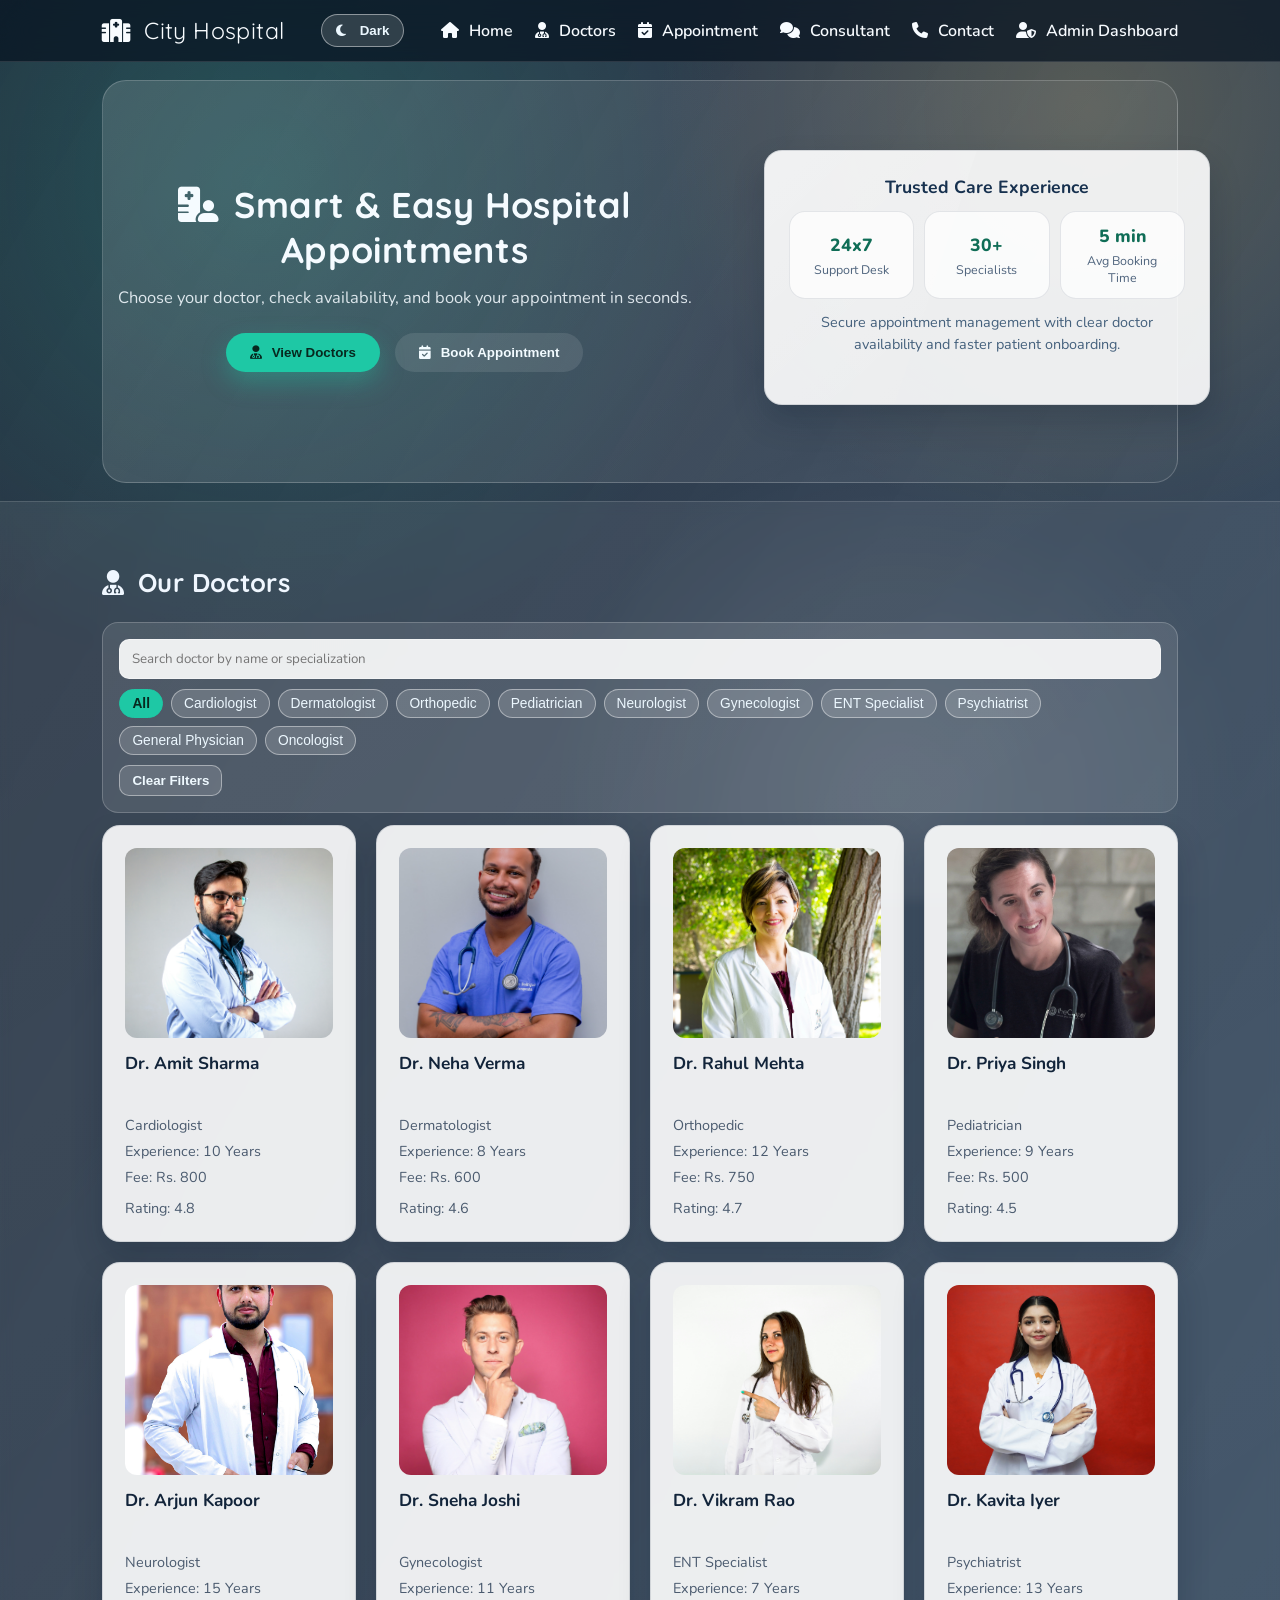
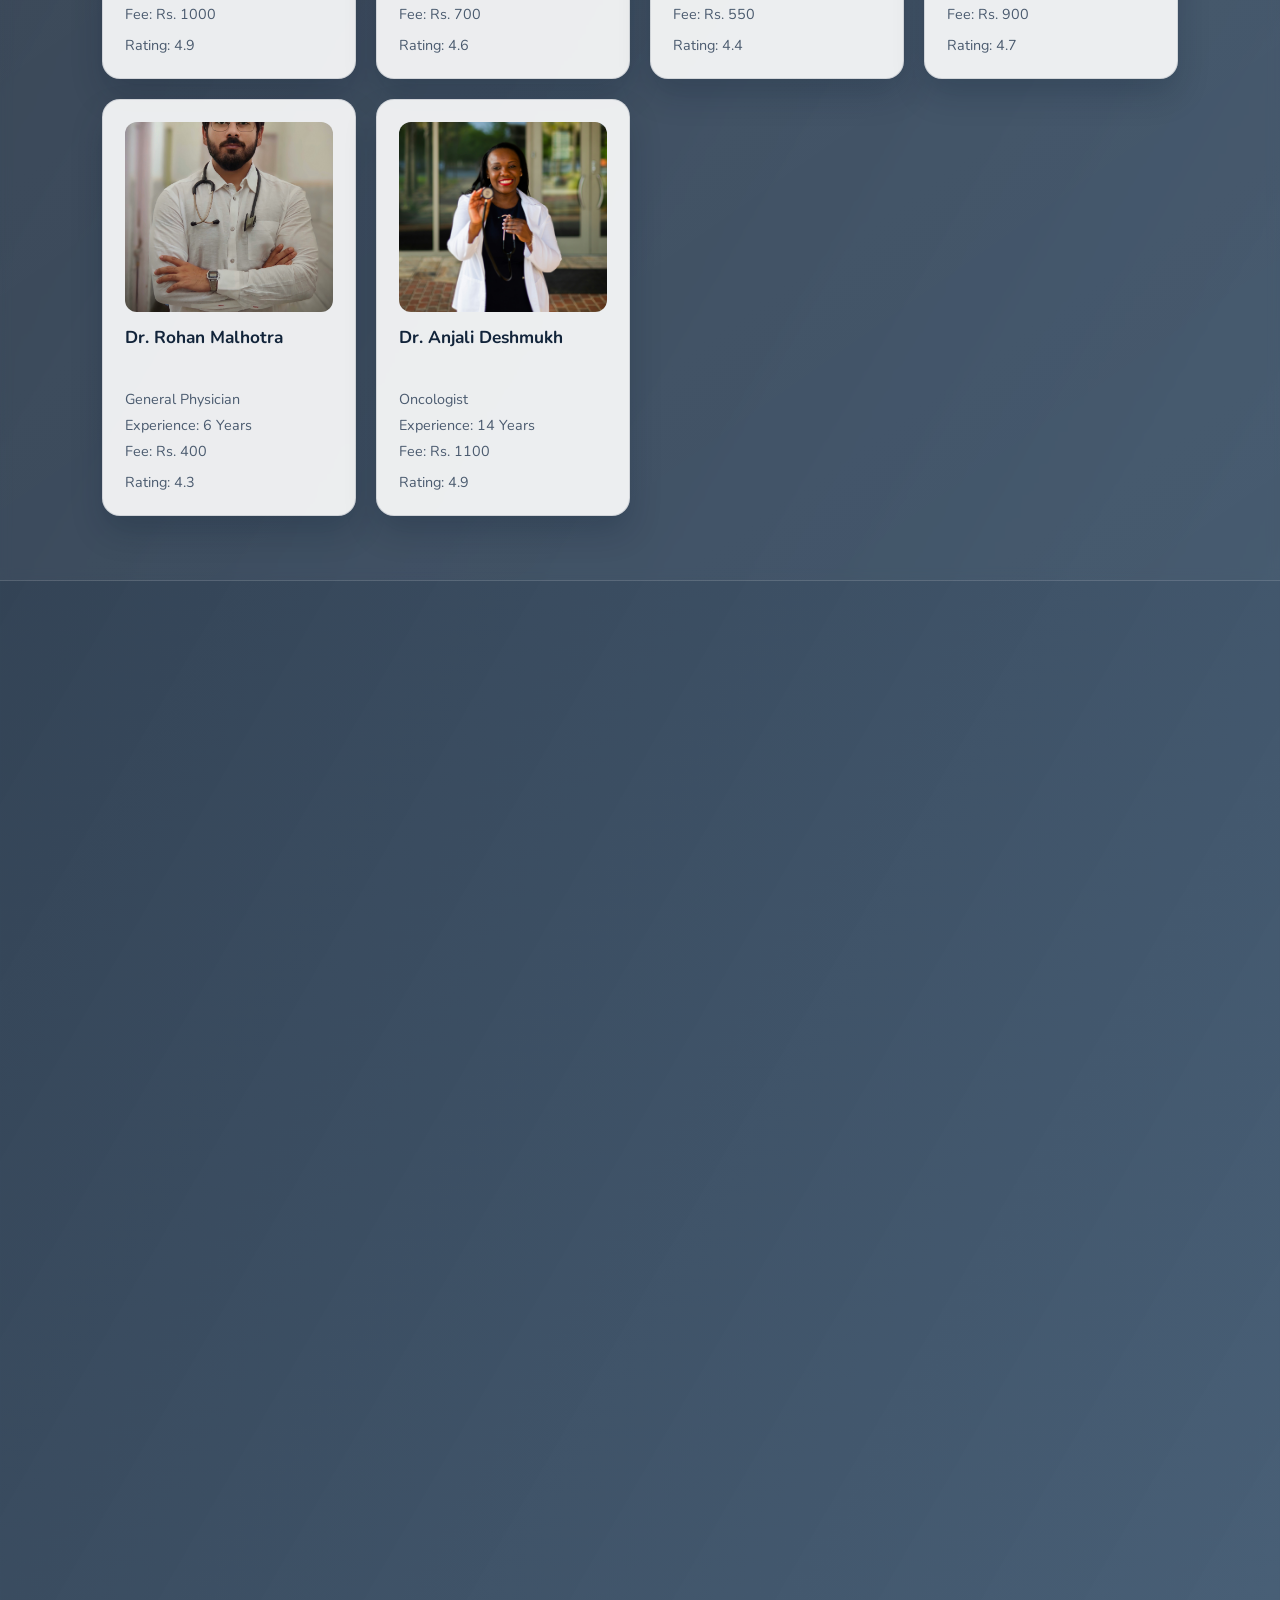
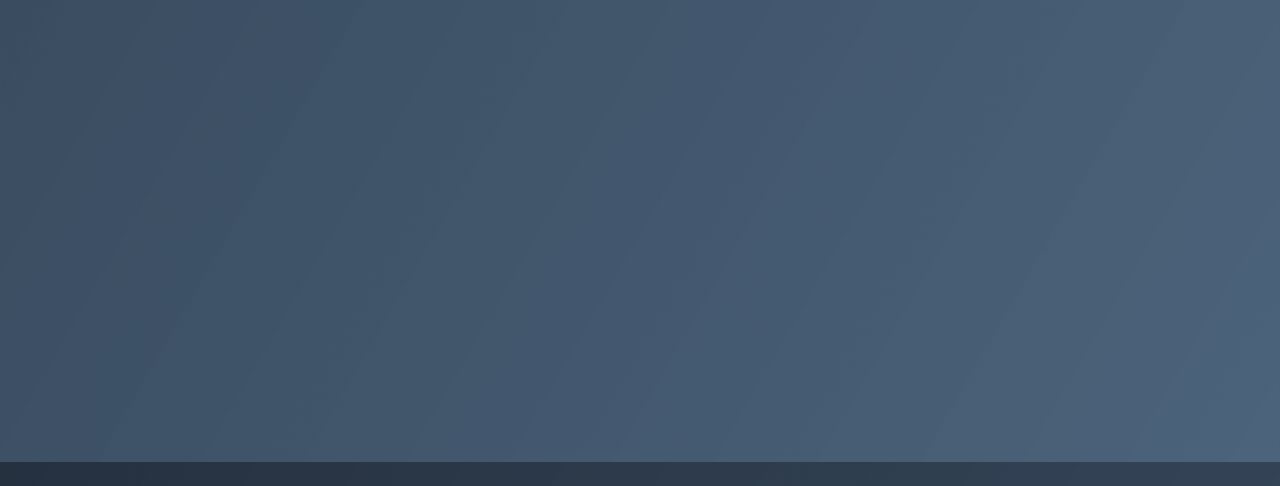
==== commit 76b90969: "Refine responsive UI and admin/patient interactions" ====
--- a/index.html
+++ b/index.html
@@ -24,7 +24,18 @@
                 <span>Dark</span>
             </button>
 
-            <ul class="nav-links">
+            <button
+                id="nav-toggle"
+                class="nav-toggle"
+                type="button"
+                aria-label="Toggle navigation menu"
+                aria-expanded="false"
+                aria-controls="primary-nav"
+            >
+                <i class="fa-solid fa-bars"></i>
+            </button>
+
+            <ul id="primary-nav" class="nav-links">
                 <li>
                     <a href="#">
                         <i class="fa-solid fa-house"></i> Home
@@ -62,50 +73,52 @@
 
     <main class="site-main">
         <section class="hero">
-            <div class="section-shell hero-grid">
-                <div class="hero-content">
-                    <h1>
-                        <i class="fa-solid fa-hospital-user"></i>
-                        Smart & Easy Hospital Appointments
-                    </h1>
-
-                    <p>
-                        Choose your doctor, check availability, and book your appointment in seconds.
-                    </p>
-
-                    <div class="hero-buttons">
-                        <button id="scrollToDoctors" class="primary-btn">
-                            <i class="fa-solid fa-user-doctor"></i>
-                            View Doctors
-                        </button>
-
-                        <button id="scrollToAppointment" class="secondary-btn">
-                            <i class="fa-solid fa-calendar-check"></i>
-                            Book Appointment
-                        </button>
-                    </div>
-                </div>
-
-                <aside class="hero-panel" aria-label="Hospital highlights">
-                    <h3>Trusted Care Experience</h3>
-                    <div class="hero-metrics">
-                        <div class="metric-item">
-                            <span class="metric-value">24x7</span>
-                            <span class="metric-label">Support Desk</span>
-                        </div>
-                        <div class="metric-item">
-                            <span class="metric-value">30+</span>
-                            <span class="metric-label">Specialists</span>
-                        </div>
-                        <div class="metric-item">
-                            <span class="metric-value">5 min</span>
-                            <span class="metric-label">Avg Booking Time</span>
-                        </div>
-                    </div>
-                    <p class="hero-note">
-                        Secure appointment management with clear doctor availability and faster patient onboarding.
-                    </p>
-                </aside>
+            <div class="section-shell">
+                <div class="hero-grid">
+                    <div class="hero-content">
+                        <h1>
+                            <i class="fa-solid fa-hospital-user"></i>
+                            Smart & Easy Hospital Appointments
+                        </h1>
+
+                        <p>
+                            Choose your doctor, check availability, and book your appointment in seconds.
+                        </p>
+
+                        <div class="hero-buttons">
+                            <button id="scrollToDoctors" class="primary-btn">
+                                <i class="fa-solid fa-user-doctor"></i>
+                                View Doctors
+                            </button>
+
+                            <button id="scrollToAppointment" class="secondary-btn">
+                                <i class="fa-solid fa-calendar-check"></i>
+                                Book Appointment
+                            </button>
+                        </div>
+                    </div>
+
+                    <aside class="hero-panel" aria-label="Trusted care experience highlights">
+                        <h3>Trusted Care Experience</h3>
+                        <div class="hero-metrics">
+                            <div class="metric-item">
+                                <span class="metric-value">24x7</span>
+                                <span class="metric-label">Support Desk</span>
+                            </div>
+                            <div class="metric-item">
+                                <span class="metric-value">30+</span>
+                                <span class="metric-label">Specialists</span>
+                            </div>
+                            <div class="metric-item">
+                                <span class="metric-value">5 min</span>
+                                <span class="metric-label">Avg Booking Time</span>
+                            </div>
+                        </div>
+                        <p class="hero-note">
+                            Secure appointment management with clear doctor availability and faster patient onboarding.
+                        </p>
+                    </aside>
+                </div>
             </div>
         </section>
 
--- a/css/style.css
+++ b/css/style.css
@@ -13,6 +13,13 @@
     --text-soft: #4b5b6f;
     --line: rgba(18, 36, 58, 0.12);
     --shadow-soft: 0 18px 40px rgba(6, 22, 38, 0.2);
+    --glass-bg: rgba(255, 255, 255, 0.1);
+    --glass-bg-strong: rgba(255, 255, 255, 0.9);
+    --glass-border: rgba(255, 255, 255, 0.2);
+    --surface-radius: 16px;
+    --surface-radius-lg: 18px;
+    --surface-padding: 20px;
+    --surface-shadow: 0 16px 32px rgba(6, 22, 38, 0.2);
 }
 
 /* ================= RESET ================= */
@@ -35,6 +42,7 @@
         url('https://images.unsplash.com/photo-1585435557343-3b092031a831?auto=format&fit=crop&w=2000&q=80') center/cover fixed;
     position: relative;
     overflow-x: hidden;
+    transition: color 0.45s ease;
 }
 
 body::before {
@@ -47,6 +55,38 @@
         radial-gradient(circle at 70% 88%, rgba(255, 255, 255, 0.1), transparent 30%);
     pointer-events: none;
     z-index: -1;
+    opacity: 1;
+    transition: opacity 0.6s ease;
+}
+
+body::after {
+    content: '';
+    position: fixed;
+    inset: 0;
+    background:
+        linear-gradient(120deg, rgba(230, 244, 255, 0.88), rgba(208, 232, 255, 0.8)),
+        url('https://images.unsplash.com/photo-1587351021759-3e566b3db4f6?auto=format&fit=crop&w=2000&q=80') center/cover fixed;
+    pointer-events: none;
+    z-index: -1;
+    opacity: 0;
+    transition: opacity 0.6s ease;
+}
+
+body.theme-light::before {
+    opacity: 0;
+}
+
+body.theme-light::after {
+    opacity: 1;
+}
+
+body.theme-switching,
+body.theme-switching *,
+body.theme-switching *::before,
+body.theme-switching *::after {
+    transition-property: color, background-color, border-color, box-shadow, opacity;
+    transition-duration: 0.45s;
+    transition-timing-function: ease;
 }
 
 /* ================= NAVBAR DESIGN ================= */
@@ -109,6 +149,26 @@
     transform: scaleX(1);
 }
 
+.nav-toggle {
+    display: none;
+    border: 1px solid rgba(255, 255, 255, 0.45);
+    background: rgba(255, 255, 255, 0.14);
+    color: #ecf8ff;
+    border-radius: 10px;
+    width: 42px;
+    height: 42px;
+    cursor: pointer;
+    align-items: center;
+    justify-content: center;
+    font-size: 1.05rem;
+    transition: transform 0.2s ease, background-color 0.2s ease;
+}
+
+.nav-toggle:hover {
+    transform: translateY(-1px);
+    background: rgba(255, 255, 255, 0.25);
+}
+
 /* ================= HERO DESIGN ================= */
 .hero {
     padding: 88px 20px 96px;
@@ -150,6 +210,8 @@
     font-weight: 700;
     cursor: pointer;
     transition: transform 0.25s ease, box-shadow 0.25s ease, background-color 0.25s ease;
+    transform: translateZ(0);
+    will-change: transform;
 }
 
 .hero-buttons {
@@ -174,16 +236,22 @@
 
 .primary-btn:hover,
 .secondary-btn:hover {
-    transform: translateY(-2px);
+    transform: perspective(700px) translateY(-2px) rotateX(-5deg);
 }
 
 .primary-btn:hover {
     background: #27dcb5;
+    box-shadow: 0 14px 26px rgba(30, 200, 165, 0.4);
 }
 
 .secondary-btn:hover {
     background: rgba(255, 255, 255, 0.2);
     box-shadow: 0 10px 24px rgba(7, 20, 37, 0.28);
+}
+
+.primary-btn:active,
+.secondary-btn:active {
+    transform: perspective(700px) translateY(1px) rotateX(0deg) scale(0.99);
 }
 
 /* ================= SECTION COMMON ================= */
@@ -201,51 +269,67 @@
 
 /* ================= DOCTOR CARD ================= */
 .doctor-card {
-    background: var(--card);
+    background: var(--glass-bg-strong);
     border: 1px solid var(--line);
-    padding: 20px;
+    padding: 22px;
     width: 260px;
-    border-radius: 16px;
-    box-shadow: var(--shadow-soft);
+    border-radius: var(--surface-radius-lg);
+    box-shadow: var(--surface-shadow);
     cursor: pointer;
-    transition: transform 0.25s ease, box-shadow 0.25s ease, border-color 0.25s ease;
+    position: relative;
+    display: flex;
+    flex-direction: column;
+    height: 100%;
+    transform-style: preserve-3d;
+    transform: translateZ(0);
+    transition: transform 0.32s ease, box-shadow 0.32s ease, border-color 0.25s ease;
     animation: riseUp 0.55s ease both;
+    will-change: transform;
 }
 
 .doctor-card:hover {
-    transform: translateY(-8px);
-    box-shadow: 0 22px 44px rgba(6, 22, 38, 0.28);
+    transform: perspective(1100px) translateY(-9px) rotateX(6deg) rotateY(-4deg);
+    box-shadow: 0 28px 48px rgba(6, 22, 38, 0.3);
 }
 
 .doctor-card h3 {
     margin-bottom: 10px;
     font-size: 1.08rem;
+    line-height: 1.35;
+    min-height: 2.8em;
 }
 
 .doctor-card p {
     font-size: 0.9rem;
     color: var(--text-soft);
-    margin-top: 4px;
+    margin-top: 5px;
+    line-height: 1.45;
+}
+
+.doctor-card p:last-child {
+    margin-top: auto;
+    padding-top: 10px;
 }
 
 .doctor-img {
     width: 100%;
-    height: 185px;
+    height: 190px;
     overflow: hidden;
-    border-radius: 11px;
-    margin-bottom: 12px;
+    border-radius: 12px;
+    margin-bottom: 14px;
+    transform: translateZ(14px);
 }
 
 .doctor-img img {
     width: 100%;
     height: 100%;
     object-fit: cover;
-    object-position: top;
+    object-position: center;
     transition: transform 0.35s ease;
 }
 
 .doctor-card:hover img {
-    transform: scale(1.06);
+    transform: scale(1.07) translateZ(16px);
 }
 
 /* ================= DATE PICKER ================= */
@@ -311,11 +395,11 @@
 
 /* ================= FORM DESIGN ================= */
 form {
-    background: var(--card);
-    padding: 28px;
-    border-radius: 18px;
+    background: var(--glass-bg-strong);
+    padding: 24px;
+    border-radius: var(--surface-radius-lg);
     border: 1px solid var(--line);
-    box-shadow: var(--shadow-soft);
+    box-shadow: var(--surface-shadow);
 }
 
 .form-group {
@@ -374,7 +458,7 @@
 
 .doctor-card.selected {
     border: 2px solid var(--brand);
-    transform: translateY(-4px);
+    transform: perspective(1100px) translateY(-4px) rotateX(2deg);
 }
 
 /* ================= FOOTER ================= */
@@ -404,6 +488,15 @@
         opacity: 1;
         transform: none;
         transition: none;
+    }
+
+    .hero-panel,
+    .hero-panel::after,
+    .doctor-card,
+    .primary-btn,
+    .secondary-btn {
+        transition: none;
+        transform: none;
     }
 }
 
@@ -468,11 +561,11 @@
 .consultant-card {
     max-width: 760px;
     margin: 0 auto;
-    background: var(--card);
+    background: var(--glass-bg-strong);
     border: 1px solid var(--line);
-    border-radius: 18px;
-    padding: 22px;
-    box-shadow: var(--shadow-soft);
+    border-radius: var(--surface-radius-lg);
+    padding: 24px;
+    box-shadow: var(--surface-shadow);
 }
 
 .consultant-subtext {
@@ -540,16 +633,6 @@
 /* ================= LIGHT THEME OVERRIDES ================= */
 body.theme-light {
     color: #0f2742;
-    background:
-        linear-gradient(120deg, rgba(230, 244, 255, 0.88), rgba(208, 232, 255, 0.8)),
-        url('https://images.unsplash.com/photo-1587351021759-3e566b3db4f6?auto=format&fit=crop&w=2000&q=80') center/cover fixed;
-}
-
-body.theme-light::before {
-    background:
-        radial-gradient(circle at 20% 20%, rgba(22, 130, 255, 0.18), transparent 42%),
-        radial-gradient(circle at 82% 14%, rgba(255, 196, 74, 0.2), transparent 34%),
-        radial-gradient(circle at 66% 86%, rgba(12, 64, 130, 0.08), transparent 30%);
 }
 
 body.theme-light .navbar,
@@ -580,6 +663,12 @@
     background: rgba(16, 80, 154, 0.08);
 }
 
+body.theme-light .nav-toggle {
+    border-color: rgba(11, 59, 117, 0.25);
+    color: #0f2742;
+    background: rgba(16, 80, 154, 0.08);
+}
+
 body.theme-light .hero::before,
 body.theme-light .doctors-section,
 body.theme-light .slots-section,
@@ -611,10 +700,10 @@
 
 /* ================= DOCTOR FILTERS ================= */
 .doctor-tools {
-    background: rgba(255, 255, 255, 0.08);
-    border: 1px solid rgba(255, 255, 255, 0.12);
-    border-radius: 14px;
-    padding: 14px;
+    background: var(--glass-bg);
+    border: 1px solid var(--glass-border);
+    border-radius: var(--surface-radius);
+    padding: 16px;
     margin-bottom: 22px;
 }
 
@@ -694,10 +783,11 @@
 }
 
 .step-item {
-    background: rgba(255, 255, 255, 0.08);
-    border: 1px solid rgba(255, 255, 255, 0.2);
-    border-radius: 12px;
-    padding: 10px;
+    background: var(--glass-bg);
+    border: 1px solid var(--glass-border);
+    border-radius: var(--surface-radius);
+    padding: 11px 12px;
+    min-height: 52px;
     display: flex;
     align-items: center;
     gap: 8px;
--- a/css/layout.css
+++ b/css/layout.css
@@ -27,25 +27,61 @@
     display: block;
 }
 
+.hero .section-shell {
+    display: flex;
+    justify-content: center;
+}
+
 .hero-grid {
     display: grid;
     grid-template-columns: 1.2fr 0.8fr;
     gap: 24px;
     align-items: stretch;
+    perspective: 1200px;
 }
 
 .hero-content {
+    width: 100%;
     max-width: 690px;
+    margin: 0 auto;
     align-self: center;
 }
 
 .hero-panel {
-    background: rgba(255, 255, 255, 0.92);
+    position: relative;
+    overflow: hidden;
+    background: var(--glass-bg-strong);
     border: 1px solid rgba(18, 36, 58, 0.12);
-    border-radius: 18px;
-    padding: 20px;
+    border-radius: var(--surface-radius-lg);
+    padding: 24px;
     color: #17314f;
-    box-shadow: 0 16px 32px rgba(6, 22, 38, 0.2);
+    box-shadow: var(--surface-shadow);
+    transform-style: preserve-3d;
+    transition: transform 0.35s ease, box-shadow 0.35s ease;
+}
+
+.hero-panel::after {
+    content: '';
+    position: absolute;
+    inset: -40% -60%;
+    background: linear-gradient(120deg, rgba(255, 255, 255, 0), rgba(255, 255, 255, 0.38), rgba(255, 255, 255, 0));
+    transform: rotate(18deg) translateX(-55%);
+    transition: transform 0.45s ease;
+    pointer-events: none;
+}
+
+.hero-panel:hover {
+    transform: rotateY(-5deg) rotateX(3deg) translateY(-5px);
+    box-shadow: 0 24px 42px rgba(6, 22, 38, 0.28);
+}
+
+.hero-panel:hover::after {
+    transform: rotate(18deg) translateX(25%);
+}
+
+.hero-panel > * {
+    position: relative;
+    z-index: 1;
 }
 
 .hero-panel h3 {
@@ -61,9 +97,13 @@
 
 .metric-item {
     border: 1px solid rgba(18, 36, 58, 0.1);
-    border-radius: 12px;
-    padding: 10px;
+    border-radius: var(--surface-radius);
+    padding: 12px;
     background: rgba(255, 255, 255, 0.76);
+    min-height: 82px;
+    display: flex;
+    flex-direction: column;
+    justify-content: center;
 }
 
 .metric-value {
@@ -80,7 +120,7 @@
     color: #4f647d;
 }
 
-.hero-note {
+.hero .hero-panel .hero-note {
     margin-top: 12px;
     font-size: 0.9rem;
     color: #45617d;
@@ -114,13 +154,14 @@
 
 #doctor-container {
     display: grid;
-    grid-template-columns: repeat(auto-fit, minmax(240px, 1fr));
-    gap: 18px;
+    grid-template-columns: repeat(4, minmax(0, 1fr));
+    gap: 20px;
     align-items: stretch;
 }
 
 #doctor-container .doctor-card {
     width: 100%;
+    max-width: none;
 }
 
 /* ================= SLOT LAYOUT ================= */
@@ -152,11 +193,11 @@
 }
 
 .booking-summary {
-    background: rgba(255, 255, 255, 0.9);
+    background: var(--glass-bg-strong);
     border: 1px solid rgba(18, 36, 58, 0.12);
-    border-radius: 16px;
-    padding: 20px;
-    box-shadow: 0 16px 32px rgba(6, 22, 38, 0.18);
+    border-radius: var(--surface-radius-lg);
+    padding: 24px;
+    box-shadow: var(--surface-shadow);
     color: #17314f;
 }
 
--- a/css/responsive.css
+++ b/css/responsive.css
@@ -23,20 +23,81 @@
     .booking-summary {
         order: -1;
     }
+
+    #doctor-container {
+        grid-template-columns: repeat(2, minmax(0, 1fr));
+    }
+}
+
+/* ================= LAPTOP ================= */
+@media (max-width: 1200px) and (min-width: 769px) {
+    .navbar {
+        padding-inline: 5%;
+        gap: 10px;
+    }
+
+    .nav-links {
+        gap: 14px;
+    }
+
+    .nav-links a {
+        font-size: 0.93rem;
+    }
+
+    .theme-toggle {
+        padding: 7px 12px;
+    }
 }
 
 /* ================= MOBILE ================= */
 @media (max-width: 768px) {
     .navbar {
-        flex-direction: column;
+        flex-wrap: wrap;
+        align-items: center;
+        justify-content: space-between;
         gap: 10px;
         padding-inline: 5%;
     }
 
+    .logo {
+        order: 1;
+        font-size: 1.22rem;
+    }
+
+    .theme-toggle {
+        order: 2;
+        margin-left: auto;
+    }
+
+    .nav-toggle {
+        display: inline-flex;
+        order: 3;
+        flex-shrink: 0;
+    }
+
     .nav-links {
+        display: none;
+        order: 4;
+        width: 100%;
         flex-direction: column;
-        align-items: center;
+        align-items: stretch;
         gap: 10px;
+        padding-top: 2px;
+    }
+
+    .navbar.menu-open .nav-links {
+        display: flex;
+    }
+
+    .nav-links li,
+    .nav-links a {
+        width: 100%;
+    }
+
+    .nav-links a {
+        display: block;
+        text-align: center;
+        padding: 8px 10px;
     }
 
     .section-shell {
@@ -64,6 +125,14 @@
         position: static;
     }
 
+    #doctor-container {
+        grid-template-columns: 1fr;
+    }
+
+    #doctor-container .doctor-card {
+        max-width: none;
+    }
+
     form {
         width: 100%;
         padding: 22px;
@@ -77,6 +146,10 @@
 
 /* ================= SMALL MOBILE ================= */
 @media (max-width: 480px) {
+    .logo {
+        font-size: 1.08rem;
+    }
+
     .hero h1 {
         font-size: 1.65rem;
     }
@@ -96,10 +169,6 @@
 }
 
 @media (max-width: 768px) {
-    .theme-toggle {
-        order: 3;
-    }
-
     .consultant-card {
         padding: 18px;
     }
@@ -107,8 +176,12 @@
 
 @media (max-width: 480px) {
     .theme-toggle {
-        width: 100%;
+        width: auto;
         justify-content: center;
+    }
+
+    .theme-toggle span {
+        display: none;
     }
 
     .consultant-btn {
@@ -152,3 +225,24 @@
         width: 100%;
     }
 }
+
+@media (hover: none), (max-width: 768px) {
+    .hero-panel:hover {
+        transform: none;
+        box-shadow: 0 16px 32px rgba(6, 22, 38, 0.2);
+    }
+
+    .hero-panel:hover::after {
+        transform: rotate(18deg) translateX(-55%);
+    }
+
+    .doctor-card:hover {
+        transform: translateY(-6px);
+        box-shadow: 0 20px 36px rgba(6, 22, 38, 0.24);
+    }
+
+    .primary-btn:hover,
+    .secondary-btn:hover {
+        transform: translateY(-1px);
+    }
+}
